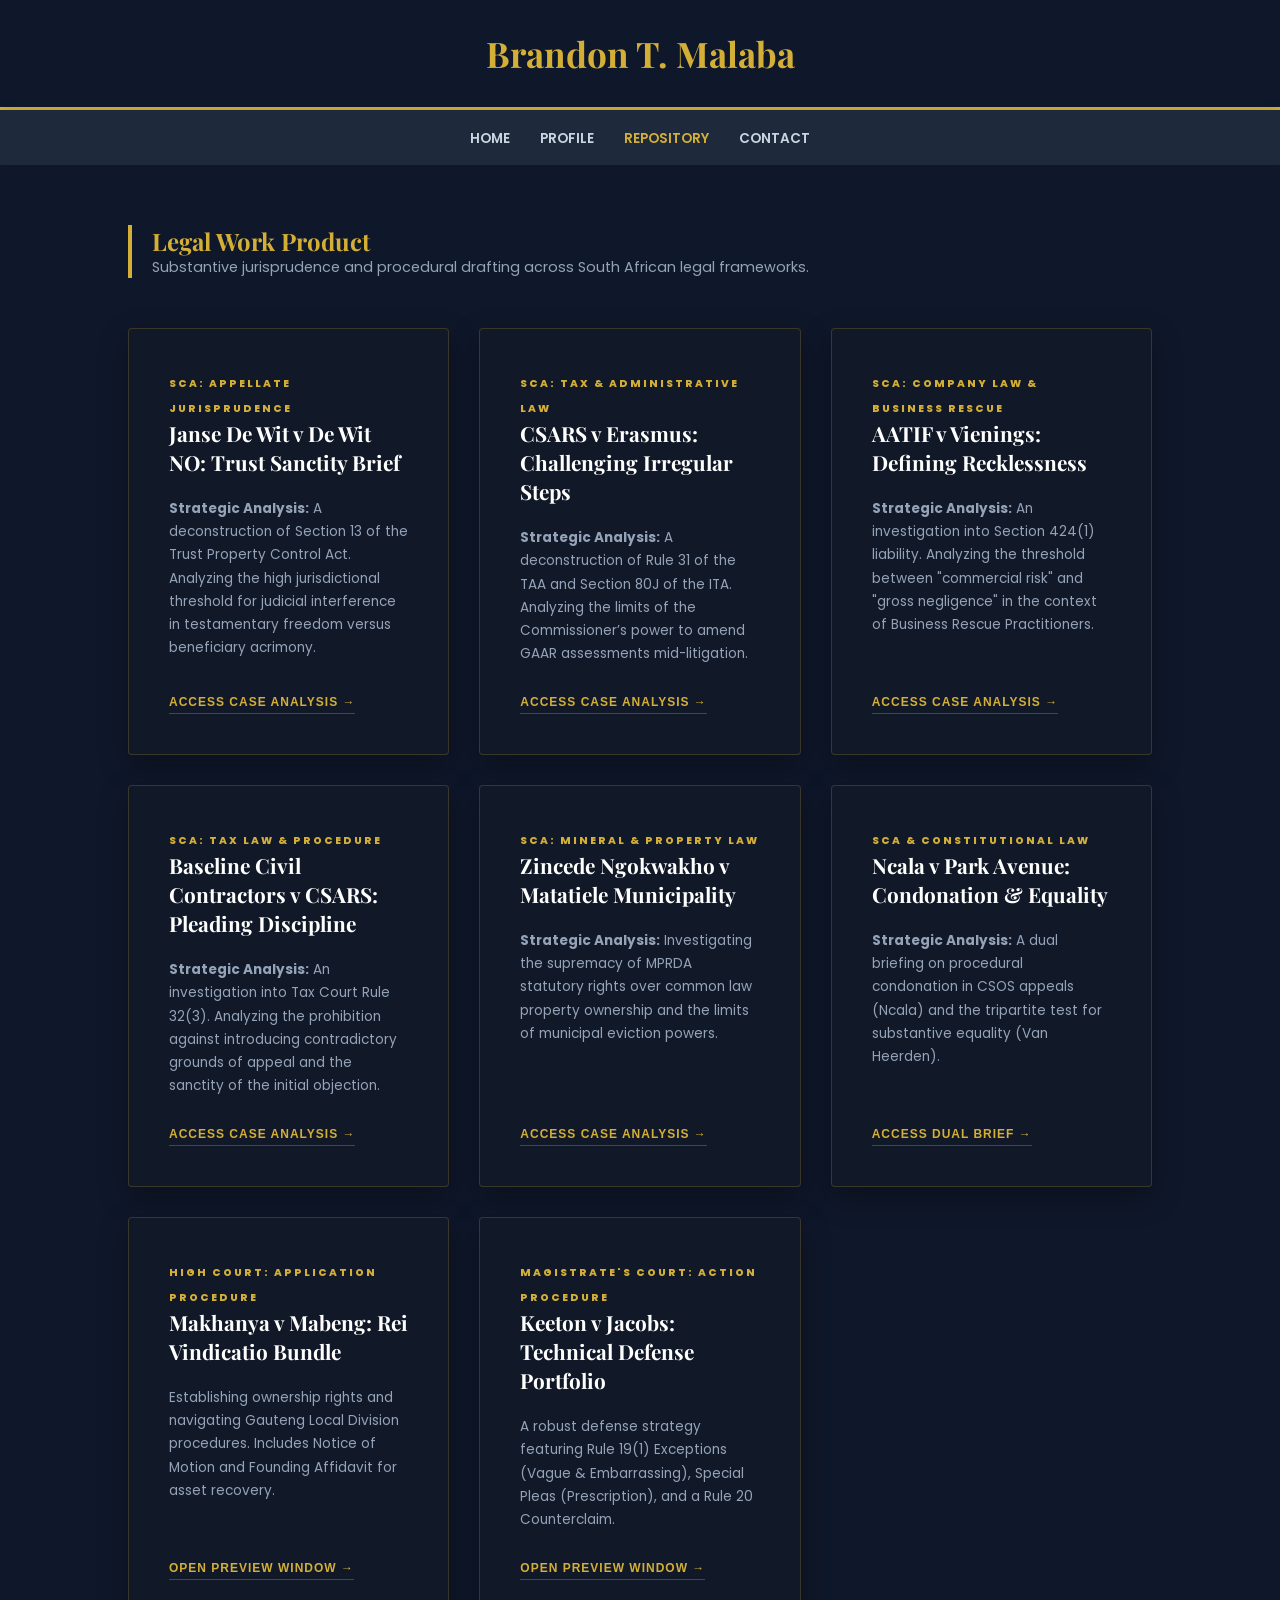
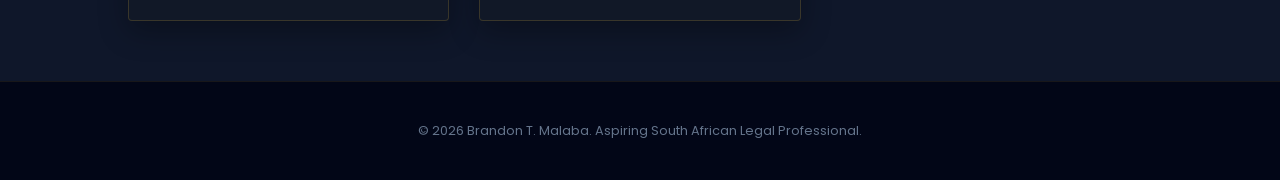
==== articles.html @ f1941056 "Add files via upload" ====
<!DOCTYPE html>
<html lang="en">
<head>
    <meta charset="UTF-8">
    <meta name="viewport" content="width=device-width, initial-scale=1.0">
    <title>Legal Repository | Brandon T. Malaba</title>
    <link href="https://fonts.googleapis.com/css2?family=Playfair+Display:ital,wght@0,700;1,600&family=Poppins:wght@300;400;600;800&display=swap" rel="stylesheet">
    <style>
        /* --- YOUR EXISTING STYLES --- */
        * { box-sizing: border-box; margin: 0; padding: 0; }
        body { font-family: 'Poppins', sans-serif; background: #0f172a; color: #f8fafc; display: flex; flex-direction: column; min-height: 100vh; }
        header { background: #0f172a; padding: 30px 0; border-bottom: 3px solid #D4AF37; text-align: center; }
        .gold-text { color: #D4AF37 !important; font-family: 'Playfair Display', serif; }
        nav { background: #1e293b; padding: 15px 0; text-align: center; box-shadow: 0 4px 12px rgba(0,0,0,0.3); }
        nav ul { list-style: none; display: inline-flex; gap: 30px; }
        nav ul li a { text-decoration: none; color: #cbd5e1; font-weight: 600; font-size: 0.85rem; text-transform: uppercase; transition: 0.3s; }
        nav ul li a:hover, nav ul li a.active { color: #D4AF37; }
        
        .container { flex: 1; padding: 60px 10%; background: linear-gradient(rgba(15, 23, 42, 0.95), rgba(15, 23, 42, 0.95)), url('https://images.unsplash.com/photo-1505664194779-8beaceb93744?auto=format&fit=crop&w=1920&q=80'); background-size: cover; background-attachment: fixed; }
        .repo-header { margin-bottom: 50px; border-left: 4px solid #D4AF37; padding-left: 20px; }
        .repo-grid { display: grid; grid-template-columns: repeat(auto-fill, minmax(320px, 1fr)); gap: 30px; }
        
        .doc-card { background: #111827; border: 1px solid rgba(212, 175, 55, 0.2); padding: 40px; border-radius: 4px; transition: 0.3s; display: flex; flex-direction: column; justify-content: space-between; box-shadow: 0 10px 30px rgba(0,0,0,0.3); }
        .doc-card:hover { border-color: #D4AF37; transform: translateY(-8px); background: rgba(212, 175, 55, 0.03); }
        .doc-category { font-size: 0.65rem; text-transform: uppercase; color: #D4AF37; letter-spacing: 2px; margin-bottom: 15px; font-weight: 800; }
        .doc-title { font-family: 'Playfair Display', serif; font-size: 1.3rem; margin-bottom: 20px; line-height: 1.4; color: #fff; }
        .doc-snippet { font-size: 0.85rem; color: #94a3b8; margin-bottom: 30px; line-height: 1.7; }
        
        /* --- NEW PREVIEW STYLES --- */
        .btn-view { color: #D4AF37; text-decoration: none; font-size: 0.75rem; font-weight: 700; text-transform: uppercase; letter-spacing: 1px; border-bottom: 1px solid rgba(212, 175, 55, 0.3); padding-bottom: 4px; align-self: flex-start; transition: 0.3s; cursor: pointer; border-top: none; border-left: none; border-right: none; background: transparent; }
        .btn-view:hover { border-color: #D4AF37; padding-left: 5px; }

        /* Modal Overlay */
        .preview-overlay { display: none; position: fixed; top: 0; left: 0; width: 100%; height: 100%; background: rgba(2, 6, 23, 0.95); z-index: 2000; align-items: center; justify-content: center; padding: 40px; }
        
        /* Modal Window */
        .preview-window { width: 100%; max-width: 1000px; height: 90vh; background: #1e293b; border: 1px solid #D4AF37; border-radius: 4px; display: flex; flex-direction: column; position: relative; }
        
        .preview-header { padding: 15px 25px; background: #111827; border-bottom: 1px solid rgba(212, 175, 55, 0.2); display: flex; justify-content: space-between; align-items: center; }
        .close-preview { color: #94a3b8; font-size: 1.5rem; cursor: pointer; transition: 0.3s; }
        .close-preview:hover { color: #D4AF37; }

        /* The PDF Viewer Container */
        iframe { width: 100%; height: 100%; border: none; background: #fff; }

        footer { background: #020617; text-align: center; padding: 40px; color: #64748b; font-size: 0.8rem; border-top: 1px solid rgba(212, 175, 55, 0.1); }
    /* --- MOBILE RESPONSIVENESS --- */
@media (max-width: 768px) {
    /* Reduce container padding so content has more room */
    .container {
        padding: 30px 5%;
    }

    /* Make the grid a single column */
    .repo-grid {
        grid-template-columns: 1fr;
        gap: 20px;
    }

    /* Adjust the card padding for smaller screens */
    .doc-card {
        padding: 25px;
    }

    /* Scale down the headers so they don't take up the whole screen */
    header h1 {
        font-size: 1.6rem !important;
    }

    .repo-header h2 {
        font-size: 1.4rem;
    }

    /* Make the navigation links stack or wrap better */
    nav ul {
        gap: 15px;
        flex-wrap: wrap;
        justify-content: center;
        padding: 10px;
    }

    nav ul li a {
        font-size: 0.75rem;
    }

    /* Ensure the Preview Modal takes up more width on mobile */
    .preview-window {
        width: 95%;
        height: 85vh;
    }
}
    </style>
</head>
<body>

    <div id="previewOverlay" class="preview-overlay">
        <div class="preview-window">
            <div class="preview-header">
                <span id="previewTitle" class="gold-text" style="font-size: 0.9rem; text-transform: uppercase;">Document Preview</span>
                <span class="close-preview" onclick="closePreview()">&times; CLOSE</span>
            </div>
            <iframe id="pdfFrame" src=""></iframe>
        </div>
    </div>

    <header><h1 class="gold-text" style="font-size: 2.2rem;">Brandon T. Malaba</h1></header>

    <nav>
        <ul>
            <li><a href="index.html">Home</a></li>
            <li><a href="cv.html">Profile</a></li>
            <li><a href="articles.html" class="active">Repository</a></li>
            <li><a href="contact.html">Contact</a></li>
        </ul>
    </nav>

    <main class="container">
        <div class="repo-header">
            <h2 class="gold-text">Legal Work Product</h2>
            <p style="color: #94a3b8; font-size: 0.9rem;">Substantive jurisprudence and procedural drafting across South African legal frameworks.</p>
        </div>

        <div class="repo-grid">
            <article class="doc-card">
                <div>
                    <span class="doc-category">SCA: Appellate Jurisprudence</span>
                    <h4 class="doc-title">Janse De Wit v De Wit NO: Trust Sanctity Brief</h4>
                    <p class="doc-snippet"><strong>Strategic Analysis:</strong> A deconstruction of Section 13 of the Trust Property Control Act. Analyzing the high jurisdictional threshold for judicial interference in testamentary freedom versus beneficiary acrimony.</p>
                </div>
                <button onclick="openPreview('Documents/JanseDeWit_CaseNote.pdf', 'Janse De Wit v De Wit NO Analysis')" class="btn-view">Access Case Analysis →</button>
            </article>

            <article class="doc-card">
                <div>
                    <span class="doc-category">SCA: Tax & Administrative Law</span>
                    <h4 class="doc-title">CSARS v Erasmus: Challenging Irregular Steps</h4>
                    <p class="doc-snippet"><strong>Strategic Analysis:</strong> A deconstruction of Rule 31 of the TAA and Section 80J of the ITA. Analyzing the limits of the Commissioner’s power to amend GAAR assessments mid-litigation.</p>
                </div>
                <button onclick="openPreview('Documents/CSARS_v_Erasmus_CaseNote.pdf', 'CSARS v Erasmus Analysis')" class="btn-view">Access Case Analysis →</button>
            </article>

            <article class="doc-card">
                <div>
                    <span class="doc-category">SCA: Company Law & Business Rescue</span>
                    <h4 class="doc-title">AATIF v Vienings: Defining Recklessness</h4>
                    <p class="doc-snippet"><strong>Strategic Analysis:</strong> An investigation into Section 424(1) liability. Analyzing the threshold between "commercial risk" and "gross negligence" in the context of Business Rescue Practitioners.</p>
                </div>
                <button onclick="openPreview('Documents/AATIF_v_Vienings_CaseNote.pdf', 'AATIF v Vienings Analysis')" class="btn-view">Access Case Analysis →</button>
            </article>

            <article class="doc-card">
                <div>
                    <span class="doc-category">SCA: Tax Law & Procedure</span>
                    <h4 class="doc-title">Baseline Civil Contractors v CSARS: Pleading Discipline</h4>
                    <p class="doc-snippet"><strong>Strategic Analysis:</strong> An investigation into Tax Court Rule 32(3). Analyzing the prohibition against introducing contradictory grounds of appeal and the sanctity of the initial objection.</p>
                </div>
                <button onclick="openPreview('Documents/Baseline_Civil_Contractors_CaseNote.pdf', 'Baseline Civil Contractors Analysis')" class="btn-view">Access Case Analysis →</button>
            </article>

            <article class="doc-card">
                <div>
                    <span class="doc-category">SCA: Mineral & Property Law</span>
                    <h4 class="doc-title">Zincede Ngokwakho v Matatiele Municipality</h4>
                    <p class="doc-snippet"><strong>Strategic Analysis:</strong> Investigating the supremacy of MPRDA statutory rights over common law property ownership and the limits of municipal eviction powers.</p>
                </div>
                <button onclick="openPreview('Documents/Zincede_Ngokwakho_CaseNote.pdf', 'Zincede Ngokwakho Analysis')" class="btn-view">Access Case Analysis →</button>
            </article>

            <article class="doc-card">
                <div>
                    <span class="doc-category">SCA & Constitutional Law</span>
                    <h4 class="doc-title">Ncala v Park Avenue: Condonation & Equality</h4>
                    <p class="doc-snippet"><strong>Strategic Analysis:</strong> A dual briefing on procedural condonation in CSOS appeals (Ncala) and the tripartite test for substantive equality (Van Heerden).</p>
                </div>
                <button onclick="openPreview('Documents/Ncala_VanHeerden_Brief.pdf', 'Ncala & Van Heerden Analysis')" class="btn-view">Access Dual Brief →</button>
            </article>

            <article class="doc-card">
                <div>
                    <span class="doc-category">High Court: Application Procedure</span>
                    <h4 class="doc-title">Makhanya v Mabeng: Rei Vindicatio Bundle</h4>
                    <p class="doc-snippet">Establishing ownership rights and navigating Gauteng Local Division procedures. Includes Notice of Motion and Founding Affidavit for asset recovery.</p>
                </div>
                <button onclick="openPreview('Documents/Makhanya_Litigation_Bundle.pdf', 'Makhanya v Mabeng Case File')" class="btn-view">Open Preview Window →</button>
            </article>

            <article class="doc-card">
                <div>
                    <span class="doc-category">Magistrate's Court: Action Procedure</span>
                    <h4 class="doc-title">Keeton v Jacobs: Technical Defense Portfolio</h4>
                    <p class="doc-snippet">A robust defense strategy featuring Rule 19(1) Exceptions (Vague & Embarrassing), Special Pleas (Prescription), and a Rule 20 Counterclaim.</p>
                </div>
                <button onclick="openPreview('Documents/Jacobs_Defense_Bundle.pdf', 'Keeton v Jacobs Case File')" class="btn-view">Open Preview Window →</button>
            </article>
        </div>
    </main>
    <footer>&copy; 2026 Brandon T. Malaba. Aspiring South African Legal Professional.</footer>

    <script>
        const overlay = document.getElementById('previewOverlay');
        const frame = document.getElementById('pdfFrame');
        const title = document.getElementById('previewTitle');

        function openPreview(fileUrl, docTitle) {
            // Set the PDF URL and Title
            frame.src = fileUrl;
            title.innerText = docTitle;
            // Show the overlay
            overlay.style.display = 'flex';
            // Stop background scrolling
            document.body.style.overflow = 'hidden';
        }

        function closePreview() {
            overlay.style.display = 'none';
            frame.src = ""; // Clear frame to stop loading
            document.body.style.overflow = 'auto'; // Re-enable scroll
        }

        // Close if they click outside the window
        window.onclick = function(event) {
            if (event.target == overlay) {
                closePreview();
            }
        }
    </script>
</body>
</html>
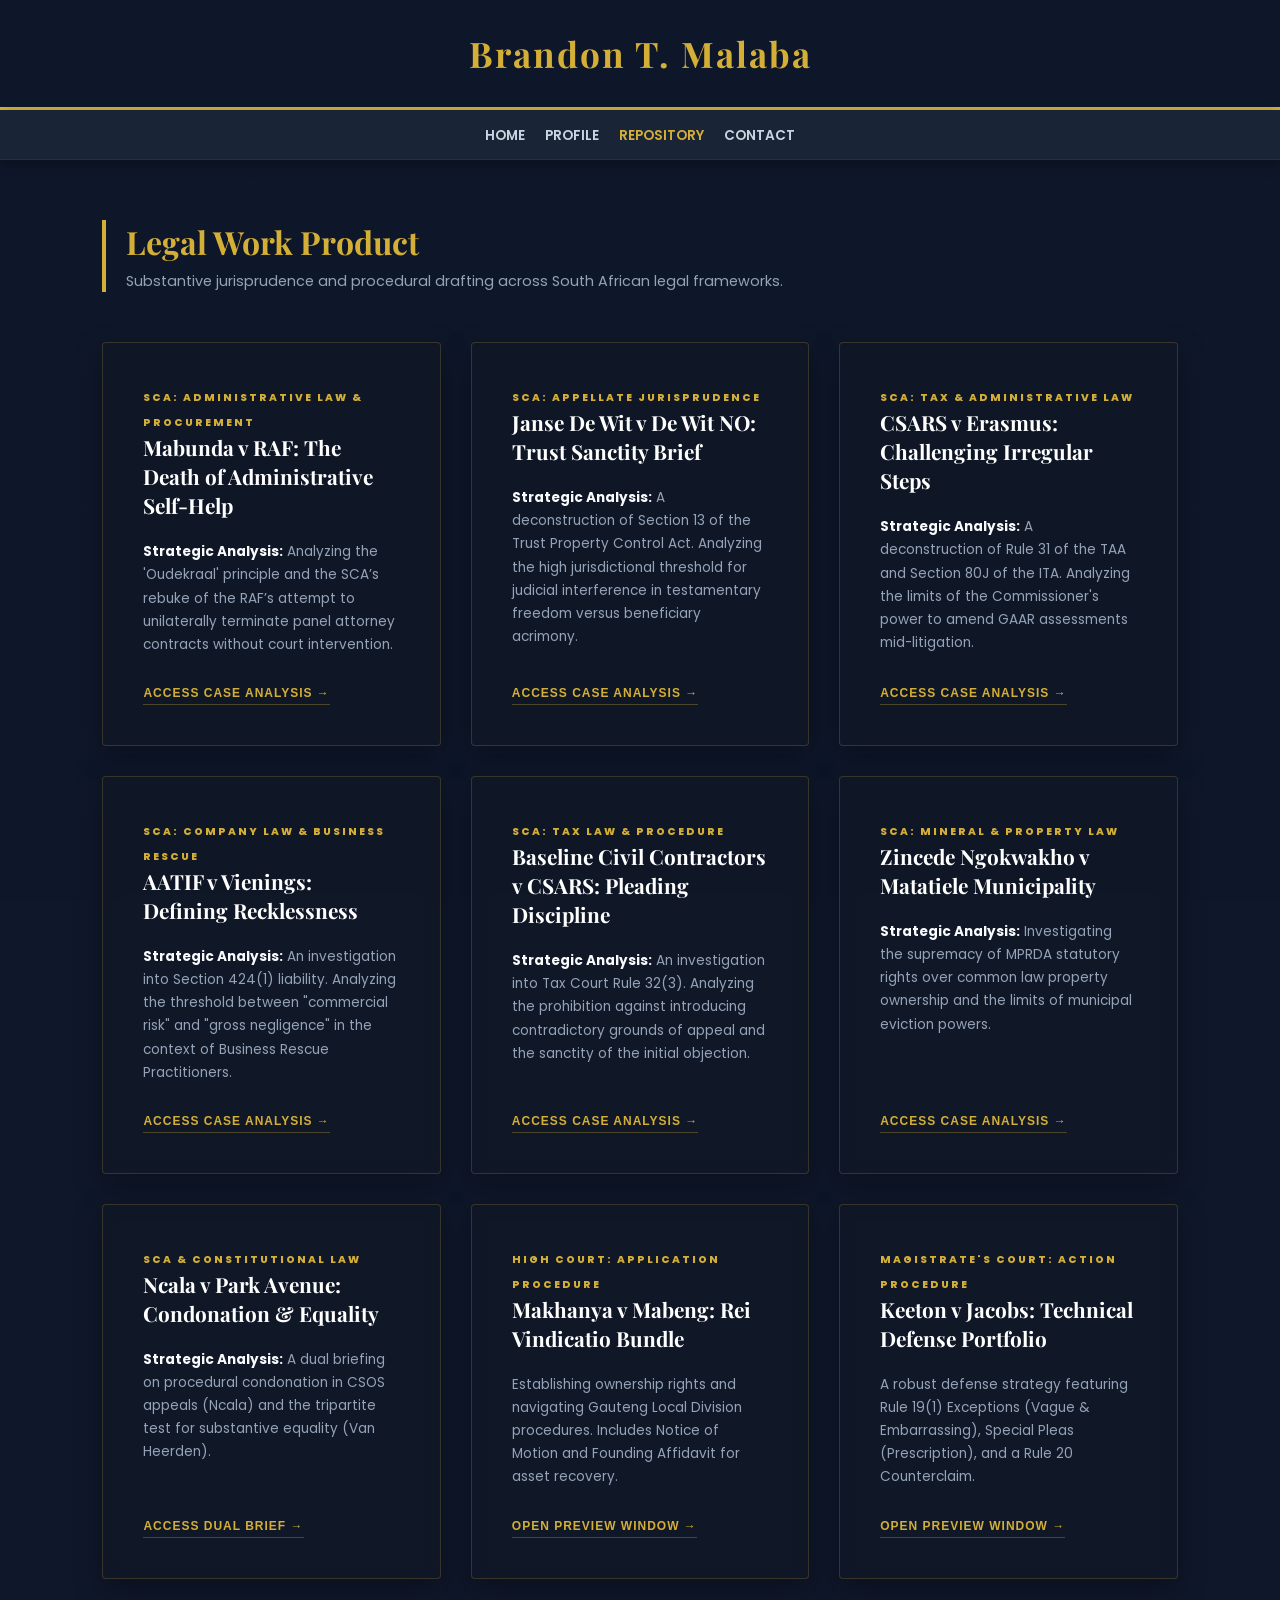
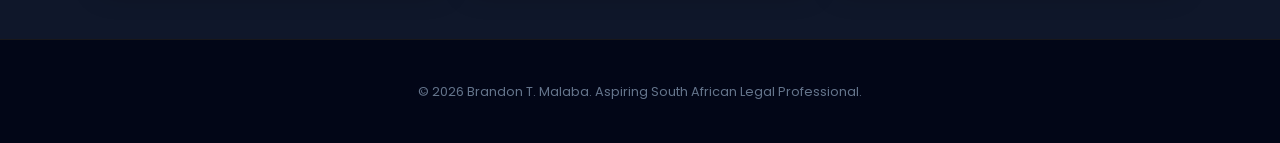
==== commit cdf945ab: "Update articles.html" ====
--- a/articles.html
+++ b/articles.html
@@ -6,89 +6,250 @@
     <title>Legal Repository | Brandon T. Malaba</title>
     <link href="https://fonts.googleapis.com/css2?family=Playfair+Display:ital,wght@0,700;1,600&family=Poppins:wght@300;400;600;800&display=swap" rel="stylesheet">
     <style>
-        /* --- YOUR EXISTING STYLES --- */
         * { box-sizing: border-box; margin: 0; padding: 0; }
-        body { font-family: 'Poppins', sans-serif; background: #0f172a; color: #f8fafc; display: flex; flex-direction: column; min-height: 100vh; }
-        header { background: #0f172a; padding: 30px 0; border-bottom: 3px solid #D4AF37; text-align: center; }
+        body { 
+            font-family: 'Poppins', sans-serif; 
+            background: #0f172a; 
+            color: #f8fafc; 
+            display: flex; 
+            flex-direction: column; 
+            min-height: 100vh;
+            overflow-x: hidden;
+        }
+
+        body::before {
+            content: "";
+            position: fixed;
+            top: 0; left: 0; width: 100%; height: 100%;
+            background: linear-gradient(rgba(15, 23, 42, 0.95), rgba(15, 23, 42, 0.95)), 
+                        url('https://images.unsplash.com/photo-1505664194779-8beaceb93744?auto=format&fit=crop&w=1920&q=80');
+            background-size: cover;
+            background-position: center;
+            z-index: -1;
+        }
+
+        header { 
+            background: rgba(15, 23, 42, 0.7);
+            backdrop-filter: blur(10px);
+            -webkit-backdrop-filter: blur(10px);
+            padding: clamp(18px, 4vw, 30px) 5%; 
+            border-bottom: 3px solid #D4AF37; 
+            text-align: center; 
+        }
+        header h1 {
+            font-size: clamp(1.5rem, 5vw, 2.2rem);
+            letter-spacing: clamp(1px, 0.5vw, 2px);
+        }
+
         .gold-text { color: #D4AF37 !important; font-family: 'Playfair Display', serif; }
-        nav { background: #1e293b; padding: 15px 0; text-align: center; box-shadow: 0 4px 12px rgba(0,0,0,0.3); }
-        nav ul { list-style: none; display: inline-flex; gap: 30px; }
-        nav ul li a { text-decoration: none; color: #cbd5e1; font-weight: 600; font-size: 0.85rem; text-transform: uppercase; transition: 0.3s; }
+
+        nav { 
+            background: rgba(30, 41, 59, 0.8); 
+            backdrop-filter: blur(15px);
+            -webkit-backdrop-filter: blur(15px);
+            padding: 12px 5%; 
+            text-align: center; 
+            box-shadow: 0 4px 12px rgba(0,0,0,0.3);
+            position: sticky;
+            top: 0;
+            z-index: 1000;
+            border-bottom: 1px solid rgba(255,255,255,0.05);
+        }
+        nav ul { 
+            list-style: none; 
+            display: flex;
+            flex-wrap: wrap;
+            justify-content: center;
+            gap: 8px 20px;
+        }
+        nav ul li a { 
+            text-decoration: none; 
+            color: #cbd5e1; 
+            font-weight: 600; 
+            font-size: clamp(0.7rem, 1.8vw, 0.85rem); 
+            text-transform: uppercase; 
+            transition: 0.3s;
+            white-space: nowrap;
+        }
         nav ul li a:hover, nav ul li a.active { color: #D4AF37; }
-        
-        .container { flex: 1; padding: 60px 10%; background: linear-gradient(rgba(15, 23, 42, 0.95), rgba(15, 23, 42, 0.95)), url('https://images.unsplash.com/photo-1505664194779-8beaceb93744?auto=format&fit=crop&w=1920&q=80'); background-size: cover; background-attachment: fixed; }
-        .repo-header { margin-bottom: 50px; border-left: 4px solid #D4AF37; padding-left: 20px; }
-        .repo-grid { display: grid; grid-template-columns: repeat(auto-fill, minmax(320px, 1fr)); gap: 30px; }
-        
-        .doc-card { background: #111827; border: 1px solid rgba(212, 175, 55, 0.2); padding: 40px; border-radius: 4px; transition: 0.3s; display: flex; flex-direction: column; justify-content: space-between; box-shadow: 0 10px 30px rgba(0,0,0,0.3); }
-        .doc-card:hover { border-color: #D4AF37; transform: translateY(-8px); background: rgba(212, 175, 55, 0.03); }
-        .doc-category { font-size: 0.65rem; text-transform: uppercase; color: #D4AF37; letter-spacing: 2px; margin-bottom: 15px; font-weight: 800; }
-        .doc-title { font-family: 'Playfair Display', serif; font-size: 1.3rem; margin-bottom: 20px; line-height: 1.4; color: #fff; }
-        .doc-snippet { font-size: 0.85rem; color: #94a3b8; margin-bottom: 30px; line-height: 1.7; }
-        
-        /* --- NEW PREVIEW STYLES --- */
-        .btn-view { color: #D4AF37; text-decoration: none; font-size: 0.75rem; font-weight: 700; text-transform: uppercase; letter-spacing: 1px; border-bottom: 1px solid rgba(212, 175, 55, 0.3); padding-bottom: 4px; align-self: flex-start; transition: 0.3s; cursor: pointer; border-top: none; border-left: none; border-right: none; background: transparent; }
+
+        .container { 
+            flex: 1; 
+            padding: clamp(30px, 5vw, 60px) clamp(4%, 8%, 10%);
+        }
+
+        .repo-header { 
+            margin-bottom: clamp(30px, 5vw, 50px); 
+            border-left: 4px solid #D4AF37; 
+            padding-left: 20px; 
+        }
+        .repo-header h2 {
+            font-size: clamp(1.4rem, 4vw, 2rem);
+            margin-bottom: 8px;
+        }
+        .repo-header p {
+            color: #94a3b8; 
+            font-size: clamp(0.8rem, 2vw, 0.9rem);
+        }
+
+        .repo-grid { 
+            display: grid; 
+            grid-template-columns: repeat(auto-fill, minmax(280px, 1fr)); 
+            gap: clamp(16px, 3vw, 30px); 
+        }
+
+        .doc-card { 
+            background: rgba(17, 24, 39, 0.8);
+            backdrop-filter: blur(8px);
+            -webkit-backdrop-filter: blur(8px);
+            border: 1px solid rgba(212, 175, 55, 0.2); 
+            padding: clamp(24px, 4vw, 40px); 
+            border-radius: 4px; 
+            transition: 0.3s; 
+            display: flex; 
+            flex-direction: column; 
+            justify-content: space-between; 
+            box-shadow: 0 10px 30px rgba(0,0,0,0.3); 
+        }
+        .doc-card:hover { 
+            border-color: #D4AF37; 
+            transform: translateY(-6px); 
+            background: rgba(212, 175, 55, 0.04); 
+        }
+
+        @media (hover: none) {
+            .doc-card:hover { transform: none; }
+            .doc-card:active { border-color: #D4AF37; }
+        }
+
+        .doc-category { 
+            font-size: clamp(0.6rem, 1.5vw, 0.65rem); 
+            text-transform: uppercase; 
+            color: #D4AF37; 
+            letter-spacing: 2px; 
+            margin-bottom: 15px; 
+            font-weight: 800; 
+        }
+        .doc-title { 
+            font-family: 'Playfair Display', serif; 
+            font-size: clamp(1.05rem, 2.5vw, 1.3rem); 
+            margin-bottom: 20px; 
+            line-height: 1.4; 
+            color: #fff; 
+        }
+        .doc-snippet { 
+            font-size: clamp(0.78rem, 2vw, 0.85rem); 
+            color: #94a3b8; 
+            margin-bottom: clamp(20px, 3vw, 30px); 
+            line-height: 1.7; 
+        }
+        .doc-snippet strong { color: #f8fafc; }
+
+        .btn-view { 
+            color: #D4AF37; 
+            text-decoration: none; 
+            font-size: clamp(0.65rem, 1.5vw, 0.75rem); 
+            font-weight: 700; 
+            text-transform: uppercase; 
+            letter-spacing: 1px; 
+            border-bottom: 1px solid rgba(212, 175, 55, 0.3); 
+            padding-bottom: 4px; 
+            align-self: flex-start; 
+            transition: 0.3s; 
+            cursor: pointer; 
+            border-top: none; 
+            border-left: none; 
+            border-right: none; 
+            background: transparent; 
+        }
         .btn-view:hover { border-color: #D4AF37; padding-left: 5px; }
 
-        /* Modal Overlay */
-        .preview-overlay { display: none; position: fixed; top: 0; left: 0; width: 100%; height: 100%; background: rgba(2, 6, 23, 0.95); z-index: 2000; align-items: center; justify-content: center; padding: 40px; }
-        
-        /* Modal Window */
-        .preview-window { width: 100%; max-width: 1000px; height: 90vh; background: #1e293b; border: 1px solid #D4AF37; border-radius: 4px; display: flex; flex-direction: column; position: relative; }
-        
-        .preview-header { padding: 15px 25px; background: #111827; border-bottom: 1px solid rgba(212, 175, 55, 0.2); display: flex; justify-content: space-between; align-items: center; }
-        .close-preview { color: #94a3b8; font-size: 1.5rem; cursor: pointer; transition: 0.3s; }
+        .preview-overlay { 
+            display: none; 
+            position: fixed; 
+            top: 0; left: 0; 
+            width: 100%; height: 100%; 
+            background: rgba(2, 6, 23, 0.95); 
+            backdrop-filter: blur(10px);
+            -webkit-backdrop-filter: blur(10px);
+            z-index: 2000; 
+            align-items: center; 
+            justify-content: center; 
+            padding: clamp(12px, 3vw, 40px); 
+        }
+
+        .preview-window { 
+            width: 100%; 
+            max-width: 1000px; 
+            height: 85vh;
+            background: #1e293b; 
+            border: 1px solid #D4AF37; 
+            border-radius: 4px; 
+            display: flex; 
+            flex-direction: column; 
+        }
+
+        .preview-header { 
+            padding: 12px 20px; 
+            background: #111827; 
+            border-bottom: 1px solid rgba(212, 175, 55, 0.2); 
+            display: flex; 
+            justify-content: space-between; 
+            align-items: center;
+            flex-shrink: 0;
+        }
+        .preview-header span:first-child {
+            font-size: clamp(0.7rem, 1.8vw, 0.9rem);
+            text-transform: uppercase;
+        }
+        .close-preview { 
+            color: #94a3b8; 
+            font-size: 1.2rem; 
+            cursor: pointer; 
+            transition: 0.3s;
+            white-space: nowrap;
+            padding-left: 16px;
+        }
         .close-preview:hover { color: #D4AF37; }
 
-        /* The PDF Viewer Container */
-        iframe { width: 100%; height: 100%; border: none; background: #fff; }
-
-        footer { background: #020617; text-align: center; padding: 40px; color: #64748b; font-size: 0.8rem; border-top: 1px solid rgba(212, 175, 55, 0.1); }
-    /* --- MOBILE RESPONSIVENESS --- */
-@media (max-width: 768px) {
-    /* Reduce container padding so content has more room */
-    .container {
-        padding: 30px 5%;
-    }
-
-    /* Make the grid a single column */
-    .repo-grid {
-        grid-template-columns: 1fr;
-        gap: 20px;
-    }
-
-    /* Adjust the card padding for smaller screens */
-    .doc-card {
-        padding: 25px;
-    }
-
-    /* Scale down the headers so they don't take up the whole screen */
-    header h1 {
-        font-size: 1.6rem !important;
-    }
-
-    .repo-header h2 {
-        font-size: 1.4rem;
-    }
-
-    /* Make the navigation links stack or wrap better */
-    nav ul {
-        gap: 15px;
-        flex-wrap: wrap;
-        justify-content: center;
-        padding: 10px;
-    }
-
-    nav ul li a {
-        font-size: 0.75rem;
-    }
-
-    /* Ensure the Preview Modal takes up more width on mobile */
-    .preview-window {
-        width: 95%;
-        height: 85vh;
-    }
-}
+        iframe { 
+            width: 100%; 
+            flex-grow: 1;
+            border: none; 
+            background: #fff;
+            min-height: 0;
+        }
+
+        footer { 
+            background: #020617; 
+            text-align: center; 
+            padding: clamp(20px, 4vw, 40px) 5%; 
+            color: #64748b; 
+            font-size: clamp(0.7rem, 1.5vw, 0.8rem); 
+            border-top: 1px solid rgba(212, 175, 55, 0.1); 
+            line-height: 1.8;
+        }
+
+        @media (max-width: 900px) {
+            .repo-grid { grid-template-columns: repeat(auto-fill, minmax(260px, 1fr)); }
+        }
+
+        @media (max-width: 600px) {
+            .container { padding: 24px 4%; }
+            .repo-grid { grid-template-columns: 1fr; }
+            .doc-card { padding: 22px 20px; }
+            .preview-window { height: 80vh; }
+        }
+
+        @media (max-height: 500px) and (orientation: landscape) {
+            .preview-window { height: 95vh; }
+            nav ul { gap: 6px 16px; }
+        }
+
+        @media (prefers-reduced-motion: reduce) {
+            .doc-card { transition: none; }
+            .btn-view { transition: none; }
+        }
     </style>
 </head>
 <body>
@@ -96,14 +257,16 @@
     <div id="previewOverlay" class="preview-overlay">
         <div class="preview-window">
             <div class="preview-header">
-                <span id="previewTitle" class="gold-text" style="font-size: 0.9rem; text-transform: uppercase;">Document Preview</span>
-                <span class="close-preview" onclick="closePreview()">&times; CLOSE</span>
+                <span id="previewTitle" class="gold-text">Document Preview</span>
+                <span class="close-preview" onclick="closePreview()">✕ CLOSE</span>
             </div>
             <iframe id="pdfFrame" src=""></iframe>
         </div>
     </div>
 
-    <header><h1 class="gold-text" style="font-size: 2.2rem;">Brandon T. Malaba</h1></header>
+    <header>
+        <h1 class="gold-text">Brandon T. Malaba</h1>
+    </header>
 
     <nav>
         <ul>
@@ -117,10 +280,19 @@
     <main class="container">
         <div class="repo-header">
             <h2 class="gold-text">Legal Work Product</h2>
-            <p style="color: #94a3b8; font-size: 0.9rem;">Substantive jurisprudence and procedural drafting across South African legal frameworks.</p>
+            <p>Substantive jurisprudence and procedural drafting across South African legal frameworks.</p>
         </div>
 
-        <div class="repo-grid">
+        <div class="repo-grid"> 
+            <article class="doc-card">
+                <div>
+                    <span class="doc-category">SCA: Administrative Law & Procurement</span>
+                    <h4 class="doc-title">Mabunda v RAF: The Death of Administrative Self-Help</h4>
+                    <p class="doc-snippet"><strong>Strategic Analysis:</strong> Analyzing the 'Oudekraal' principle and the SCA’s rebuke of the RAF’s attempt to unilaterally terminate panel attorney contracts without court intervention.</p>
+                </div>
+                <button onclick="openPreview('Documents/Mabunda_RAF_Brief.pdf', 'Mabunda v RAF Analysis')" class="btn-view">Access Case Analysis →</button>
+            </article>
+
             <article class="doc-card">
                 <div>
                     <span class="doc-category">SCA: Appellate Jurisprudence</span>
@@ -134,7 +306,7 @@
                 <div>
                     <span class="doc-category">SCA: Tax & Administrative Law</span>
                     <h4 class="doc-title">CSARS v Erasmus: Challenging Irregular Steps</h4>
-                    <p class="doc-snippet"><strong>Strategic Analysis:</strong> A deconstruction of Rule 31 of the TAA and Section 80J of the ITA. Analyzing the limits of the Commissioner’s power to amend GAAR assessments mid-litigation.</p>
+                    <p class="doc-snippet"><strong>Strategic Analysis:</strong> A deconstruction of Rule 31 of the TAA and Section 80J of the ITA. Analyzing the limits of the Commissioner's power to amend GAAR assessments mid-litigation.</p>
                 </div>
                 <button onclick="openPreview('Documents/CSARS_v_Erasmus_CaseNote.pdf', 'CSARS v Erasmus Analysis')" class="btn-view">Access Case Analysis →</button>
             </article>
@@ -192,37 +364,33 @@
                 </div>
                 <button onclick="openPreview('Documents/Jacobs_Defense_Bundle.pdf', 'Keeton v Jacobs Case File')" class="btn-view">Open Preview Window →</button>
             </article>
+
         </div>
     </main>
+
     <footer>&copy; 2026 Brandon T. Malaba. Aspiring South African Legal Professional.</footer>
 
     <script>
         const overlay = document.getElementById('previewOverlay');
         const frame = document.getElementById('pdfFrame');
-        const title = document.getElementById('previewTitle');
+        const titleEl = document.getElementById('previewTitle');
 
         function openPreview(fileUrl, docTitle) {
-            // Set the PDF URL and Title
             frame.src = fileUrl;
-            title.innerText = docTitle;
-            // Show the overlay
+            titleEl.innerText = docTitle;
             overlay.style.display = 'flex';
-            // Stop background scrolling
             document.body.style.overflow = 'hidden';
         }
 
         function closePreview() {
             overlay.style.display = 'none';
-            frame.src = ""; // Clear frame to stop loading
-            document.body.style.overflow = 'auto'; // Re-enable scroll
-        }
-
-        // Close if they click outside the window
+            frame.src = "";
+            document.body.style.overflow = 'auto';
+        }
+
         window.onclick = function(event) {
-            if (event.target == overlay) {
-                closePreview();
-            }
+            if (event.target == overlay) closePreview();
         }
     </script>
 </body>
-</html>+</html>
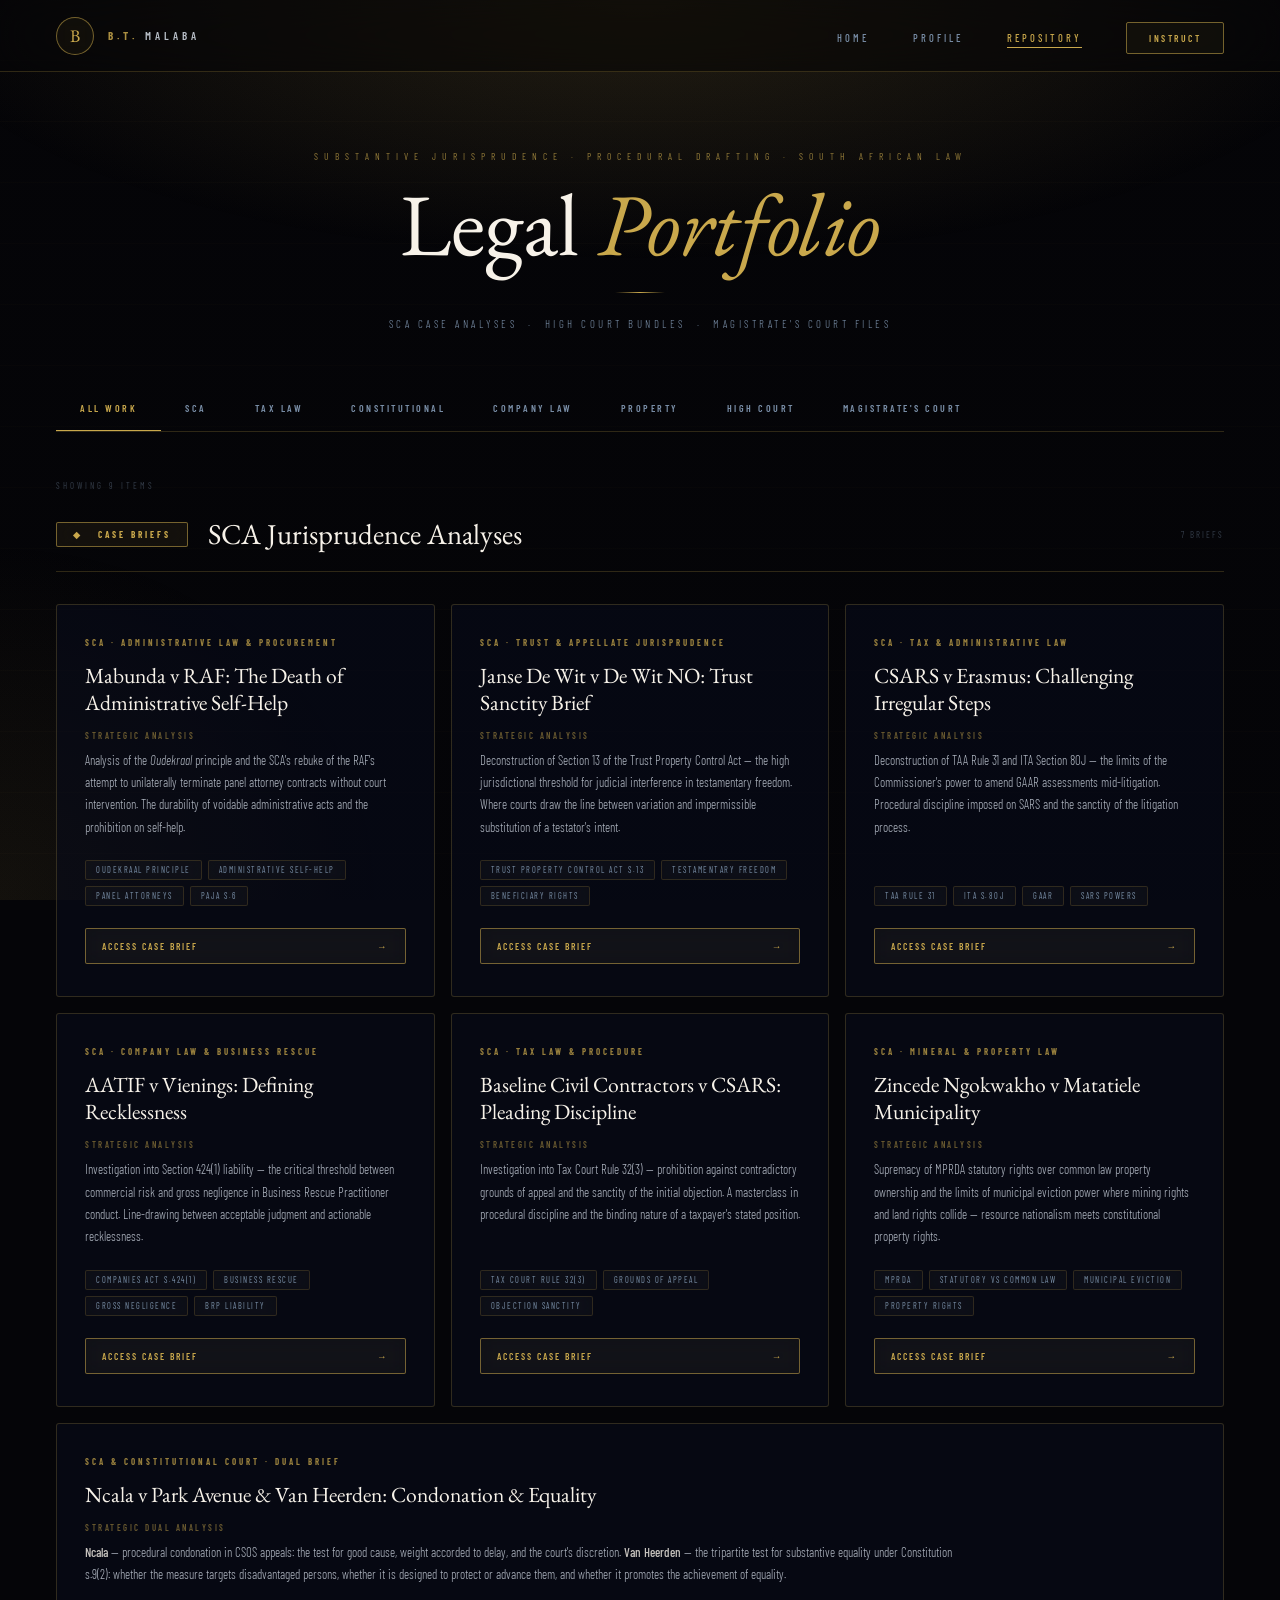
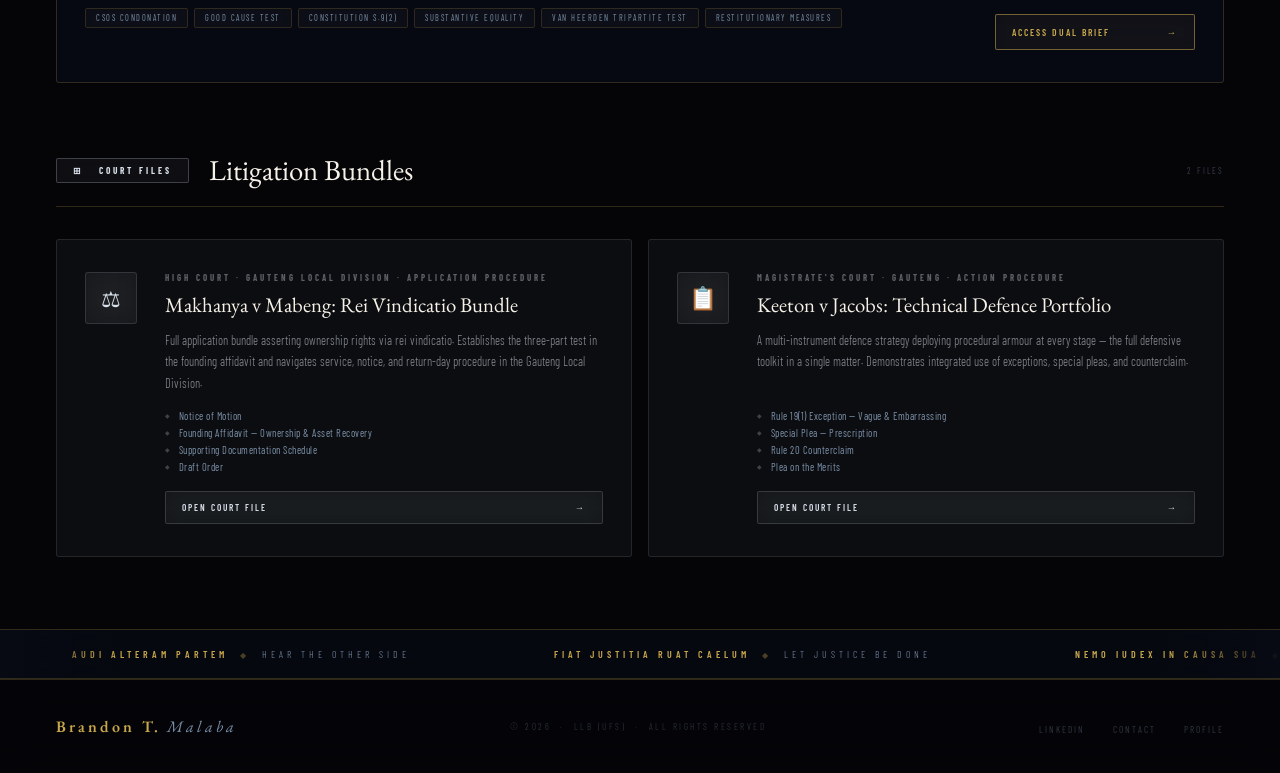
==== commit ac02db5b: "Update articles.html" ====
--- a/articles.html
+++ b/articles.html
@@ -4,393 +4,1221 @@
     <meta charset="UTF-8">
     <meta name="viewport" content="width=device-width, initial-scale=1.0">
     <title>Legal Repository | Brandon T. Malaba</title>
-    <link href="https://fonts.googleapis.com/css2?family=Playfair+Display:ital,wght@0,700;1,600&family=Poppins:wght@300;400;600;800&display=swap" rel="stylesheet">
+    <link rel="preconnect" href="https://fonts.googleapis.com">
+    <link href="https://fonts.googleapis.com/css2?family=EB+Garamond:ital,wght@0,400;0,500;0,600;1,400;1,500&family=Barlow+Condensed:wght@200;300;400;500;600;700&display=swap" rel="stylesheet">
     <style>
-        * { box-sizing: border-box; margin: 0; padding: 0; }
-        body { 
-            font-family: 'Poppins', sans-serif; 
-            background: #0f172a; 
-            color: #f8fafc; 
-            display: flex; 
-            flex-direction: column; 
-            min-height: 100vh;
-            overflow-x: hidden;
-        }
-
+        :root {
+            --void:#050508;
+            --gold:#C9A84C;
+            --gold-dim:#a8782a;
+            --gold-pale:#eddfa0;
+            --silver:#d8e0eb;
+            --mist:#7a8fa8;
+            --parchment:#f7f2e9;
+            --glass-gold:rgba(201,168,76,0.14);
+            --glass-border:rgba(201,168,76,0.22);
+            --glass-border-bright:rgba(201,168,76,0.55);
+            --glass-card:rgba(8,12,28,0.55);
+            --glass-card-hover:rgba(12,18,38,0.70);
+            --font-serif:'EB Garamond',serif;
+            --font-cond:'Barlow Condensed',sans-serif;
+        }
+
+        *,*::before,*::after { box-sizing:border-box; margin:0; padding:0; }
+        html { scroll-behavior:smooth; }
+        body {
+            font-family:var(--font-cond);
+            background:var(--void);
+            color:var(--silver);
+            min-height:100vh;
+            overflow-x:hidden;
+        }
+
+        /* FIXED BACKGROUND */
         body::before {
-            content: "";
-            position: fixed;
-            top: 0; left: 0; width: 100%; height: 100%;
-            background: linear-gradient(rgba(15, 23, 42, 0.95), rgba(15, 23, 42, 0.95)), 
-                        url('https://images.unsplash.com/photo-1505664194779-8beaceb93744?auto=format&fit=crop&w=1920&q=80');
-            background-size: cover;
-            background-position: center;
-            z-index: -1;
-        }
-
-        header { 
-            background: rgba(15, 23, 42, 0.7);
-            backdrop-filter: blur(10px);
-            -webkit-backdrop-filter: blur(10px);
-            padding: clamp(18px, 4vw, 30px) 5%; 
-            border-bottom: 3px solid #D4AF37; 
-            text-align: center; 
-        }
-        header h1 {
-            font-size: clamp(1.5rem, 5vw, 2.2rem);
-            letter-spacing: clamp(1px, 0.5vw, 2px);
-        }
-
-        .gold-text { color: #D4AF37 !important; font-family: 'Playfair Display', serif; }
-
-        nav { 
-            background: rgba(30, 41, 59, 0.8); 
-            backdrop-filter: blur(15px);
-            -webkit-backdrop-filter: blur(15px);
-            padding: 12px 5%; 
-            text-align: center; 
-            box-shadow: 0 4px 12px rgba(0,0,0,0.3);
-            position: sticky;
-            top: 0;
-            z-index: 1000;
-            border-bottom: 1px solid rgba(255,255,255,0.05);
-        }
-        nav ul { 
-            list-style: none; 
-            display: flex;
-            flex-wrap: wrap;
-            justify-content: center;
-            gap: 8px 20px;
-        }
-        nav ul li a { 
-            text-decoration: none; 
-            color: #cbd5e1; 
-            font-weight: 600; 
-            font-size: clamp(0.7rem, 1.8vw, 0.85rem); 
-            text-transform: uppercase; 
-            transition: 0.3s;
-            white-space: nowrap;
-        }
-        nav ul li a:hover, nav ul li a.active { color: #D4AF37; }
-
-        .container { 
-            flex: 1; 
-            padding: clamp(30px, 5vw, 60px) clamp(4%, 8%, 10%);
-        }
-
-        .repo-header { 
-            margin-bottom: clamp(30px, 5vw, 50px); 
-            border-left: 4px solid #D4AF37; 
-            padding-left: 20px; 
-        }
-        .repo-header h2 {
-            font-size: clamp(1.4rem, 4vw, 2rem);
-            margin-bottom: 8px;
-        }
-        .repo-header p {
-            color: #94a3b8; 
-            font-size: clamp(0.8rem, 2vw, 0.9rem);
-        }
-
-        .repo-grid { 
-            display: grid; 
-            grid-template-columns: repeat(auto-fill, minmax(280px, 1fr)); 
-            gap: clamp(16px, 3vw, 30px); 
-        }
-
-        .doc-card { 
-            background: rgba(17, 24, 39, 0.8);
-            backdrop-filter: blur(8px);
-            -webkit-backdrop-filter: blur(8px);
-            border: 1px solid rgba(212, 175, 55, 0.2); 
-            padding: clamp(24px, 4vw, 40px); 
-            border-radius: 4px; 
-            transition: 0.3s; 
-            display: flex; 
-            flex-direction: column; 
-            justify-content: space-between; 
-            box-shadow: 0 10px 30px rgba(0,0,0,0.3); 
-        }
-        .doc-card:hover { 
-            border-color: #D4AF37; 
-            transform: translateY(-6px); 
-            background: rgba(212, 175, 55, 0.04); 
-        }
-
-        @media (hover: none) {
-            .doc-card:hover { transform: none; }
-            .doc-card:active { border-color: #D4AF37; }
-        }
-
-        .doc-category { 
-            font-size: clamp(0.6rem, 1.5vw, 0.65rem); 
-            text-transform: uppercase; 
-            color: #D4AF37; 
-            letter-spacing: 2px; 
-            margin-bottom: 15px; 
-            font-weight: 800; 
-        }
-        .doc-title { 
-            font-family: 'Playfair Display', serif; 
-            font-size: clamp(1.05rem, 2.5vw, 1.3rem); 
-            margin-bottom: 20px; 
-            line-height: 1.4; 
-            color: #fff; 
-        }
-        .doc-snippet { 
-            font-size: clamp(0.78rem, 2vw, 0.85rem); 
-            color: #94a3b8; 
-            margin-bottom: clamp(20px, 3vw, 30px); 
-            line-height: 1.7; 
-        }
-        .doc-snippet strong { color: #f8fafc; }
-
-        .btn-view { 
-            color: #D4AF37; 
-            text-decoration: none; 
-            font-size: clamp(0.65rem, 1.5vw, 0.75rem); 
-            font-weight: 700; 
-            text-transform: uppercase; 
-            letter-spacing: 1px; 
-            border-bottom: 1px solid rgba(212, 175, 55, 0.3); 
-            padding-bottom: 4px; 
-            align-self: flex-start; 
-            transition: 0.3s; 
-            cursor: pointer; 
-            border-top: none; 
-            border-left: none; 
-            border-right: none; 
-            background: transparent; 
-        }
-        .btn-view:hover { border-color: #D4AF37; padding-left: 5px; }
-
-        .preview-overlay { 
-            display: none; 
-            position: fixed; 
-            top: 0; left: 0; 
-            width: 100%; height: 100%; 
-            background: rgba(2, 6, 23, 0.95); 
-            backdrop-filter: blur(10px);
-            -webkit-backdrop-filter: blur(10px);
-            z-index: 2000; 
-            align-items: center; 
-            justify-content: center; 
-            padding: clamp(12px, 3vw, 40px); 
-        }
-
-        .preview-window { 
-            width: 100%; 
-            max-width: 1000px; 
-            height: 85vh;
-            background: #1e293b; 
-            border: 1px solid #D4AF37; 
-            border-radius: 4px; 
-            display: flex; 
-            flex-direction: column; 
-        }
-
-        .preview-header { 
-            padding: 12px 20px; 
-            background: #111827; 
-            border-bottom: 1px solid rgba(212, 175, 55, 0.2); 
-            display: flex; 
-            justify-content: space-between; 
-            align-items: center;
-            flex-shrink: 0;
-        }
-        .preview-header span:first-child {
-            font-size: clamp(0.7rem, 1.8vw, 0.9rem);
-            text-transform: uppercase;
-        }
-        .close-preview { 
-            color: #94a3b8; 
-            font-size: 1.2rem; 
-            cursor: pointer; 
-            transition: 0.3s;
-            white-space: nowrap;
-            padding-left: 16px;
-        }
-        .close-preview:hover { color: #D4AF37; }
-
-        iframe { 
-            width: 100%; 
-            flex-grow: 1;
-            border: none; 
-            background: #fff;
-            min-height: 0;
-        }
-
-        footer { 
-            background: #020617; 
-            text-align: center; 
-            padding: clamp(20px, 4vw, 40px) 5%; 
-            color: #64748b; 
-            font-size: clamp(0.7rem, 1.5vw, 0.8rem); 
-            border-top: 1px solid rgba(212, 175, 55, 0.1); 
-            line-height: 1.8;
-        }
-
-        @media (max-width: 900px) {
-            .repo-grid { grid-template-columns: repeat(auto-fill, minmax(260px, 1fr)); }
-        }
-
-        @media (max-width: 600px) {
-            .container { padding: 24px 4%; }
-            .repo-grid { grid-template-columns: 1fr; }
-            .doc-card { padding: 22px 20px; }
-            .preview-window { height: 80vh; }
-        }
-
-        @media (max-height: 500px) and (orientation: landscape) {
-            .preview-window { height: 95vh; }
-            nav ul { gap: 6px 16px; }
-        }
-
-        @media (prefers-reduced-motion: reduce) {
-            .doc-card { transition: none; }
-            .btn-view { transition: none; }
+            content:'';
+            position:fixed;
+            inset:0;
+            background:linear-gradient(rgba(5,5,8,0.72),rgba(5,5,8,0.72)),
+                        url('law_office_background.jpg') center center/cover no-repeat;
+            z-index:0;
+            pointer-events:none;
+        }
+
+        /* ATMOSPHERIC OVERLAY — golden glow + subtle grid lines */
+        body::after {
+            content:'';
+            position:fixed;
+            inset:0;
+            background:
+                radial-gradient(ellipse 100% 50% at 50% 0%,rgba(201,168,76,0.16) 0%,transparent 58%),
+                radial-gradient(ellipse 60% 80% at 0% 100%,rgba(201,168,76,0.08) 0%,transparent 50%),
+                repeating-linear-gradient(180deg,transparent,transparent 60px,rgba(201,168,76,0.02) 60px,rgba(201,168,76,0.02) 61px);
+            z-index:0;
+            pointer-events:none;
+        }
+
+        /* ═══════════════════════════════
+           NAV
+        ═══════════════════════════════ */
+        nav {
+            position:fixed;
+            top:0; left:0; right:0;
+            z-index:500;
+            padding:0 56px;
+            height:72px;
+            display:flex;
+            align-items:center;
+            justify-content:space-between;
+            background:rgba(5,5,8,0.6);
+            backdrop-filter:blur(28px) saturate(160%);
+            -webkit-backdrop-filter:blur(28px) saturate(160%);
+            border-bottom:1px solid var(--glass-border);
+        }
+
+        .nav-seal {
+            display:flex;
+            align-items:center;
+            gap:14px;
+            text-decoration:none;
+            flex-shrink:0;
+        }
+        .nav-seal-icon {
+            width:38px; height:38px;
+            border:1px solid var(--glass-border-bright);
+            border-radius:50%;
+            display:flex;
+            align-items:center;
+            justify-content:center;
+            font-family:var(--font-serif);
+            font-size:1.1rem;
+            color:var(--gold);
+            background:rgba(201,168,76,0.06);
+            backdrop-filter:blur(10px);
+        }
+        .nav-seal-text {
+            font-size:0.7rem;
+            font-weight:600;
+            letter-spacing:4px;
+            text-transform:uppercase;
+            color:var(--silver);
+            opacity:0.85;
+        }
+        .nav-seal-text strong { color:var(--gold); font-weight:700; }
+
+        .nav-links {
+            display:flex;
+            gap:44px;
+            list-style:none;
+            align-items:center;
+        }
+        .nav-links a {
+            font-size:0.65rem;
+            font-weight:500;
+            letter-spacing:3px;
+            text-transform:uppercase;
+            color:var(--mist);
+            text-decoration:none;
+            transition:color 0.3s;
+            position:relative;
+        }
+        .nav-links a::after {
+            content:'';
+            position:absolute;
+            bottom:-4px; left:0;
+            width:0; height:1px;
+            background:var(--gold);
+            transition:width 0.3s ease;
+        }
+        .nav-links a:hover,
+        .nav-links a.active { color:var(--gold); }
+        .nav-links a.active::after,
+        .nav-links a:hover::after { width:100%; }
+
+        .nav-cta {
+            padding:9px 22px;
+            border:1px solid var(--glass-border-bright) !important;
+            color:var(--gold) !important;
+            font-size:0.6rem !important;
+            font-weight:600 !important;
+            letter-spacing:2.5px !important;
+            border-radius:2px;
+            transition:background 0.3s, box-shadow 0.3s !important;
+            background:rgba(201,168,76,0.05) !important;
+            backdrop-filter:blur(10px);
+        }
+        .nav-cta:hover {
+            background:rgba(201,168,76,0.15) !important;
+            box-shadow:0 0 20px rgba(201,168,76,0.15) !important;
+        }
+        .nav-cta::after { display:none !important; }
+
+        /* HAMBURGER — mobile only */
+        .nav-hamburger {
+            display:none;
+            flex-direction:column;
+            gap:5px;
+            cursor:pointer;
+            padding:8px;
+            background:none;
+            border:none;
+        }
+        .nav-hamburger span {
+            display:block;
+            width:22px;
+            height:1.5px;
+            background:var(--gold);
+            transition:0.3s;
+        }
+
+        /* MOBILE DRAWER */
+        .nav-drawer {
+            display:none;
+            position:fixed;
+            top:72px; left:0; right:0;
+            background:rgba(5,5,8,0.95);
+            backdrop-filter:blur(28px) saturate(160%);
+            -webkit-backdrop-filter:blur(28px) saturate(160%);
+            border-bottom:1px solid var(--glass-border);
+            z-index:499;
+            padding:24px 32px;
+            flex-direction:column;
+            gap:20px;
+        }
+        .nav-drawer.open { display:flex; }
+        .nav-drawer a {
+            font-size:0.75rem;
+            font-weight:500;
+            letter-spacing:3px;
+            text-transform:uppercase;
+            color:var(--mist);
+            text-decoration:none;
+            padding:10px 0;
+            border-bottom:1px solid var(--glass-border);
+            transition:color 0.3s;
+        }
+        .nav-drawer a:hover,
+        .nav-drawer a.active { color:var(--gold); }
+        .nav-drawer a:last-child { border-bottom:none; }
+
+        /* ═══════════════════════════════
+           PAGE HERO
+        ═══════════════════════════════ */
+        .page-hero {
+            position:relative;
+            z-index:1;
+            padding:150px 56px 56px;
+            text-align:center;
+            animation:fade-up 0.8s 0.2s both;
+        }
+        .page-hero-eyebrow {
+            font-size:0.6rem;
+            font-weight:400;
+            letter-spacing:6px;
+            text-transform:uppercase;
+            color:var(--gold);
+            opacity:0.7;
+            margin-bottom:18px;
+            display:block;
+        }
+        .page-hero h1 {
+            font-family:var(--font-serif);
+            font-size:clamp(2.8rem,7vw,5.5rem);
+            font-weight:400;
+            line-height:1;
+            color:var(--parchment);
+        }
+        .page-hero h1 em {
+            font-style:italic;
+            color:var(--gold);
+        }
+        .page-hero-rule {
+            width:50px; height:1px;
+            background:linear-gradient(90deg,transparent,var(--gold),transparent);
+            margin:24px auto;
+        }
+        .page-hero-sub {
+            font-size:0.68rem;
+            font-weight:300;
+            letter-spacing:3.5px;
+            text-transform:uppercase;
+            color:var(--mist);
+        }
+
+        /* ═══════════════════════════════
+           FILTER TABS
+        ═══════════════════════════════ */
+        .filter-wrap {
+            position:relative;
+            z-index:1;
+            max-width:1360px;
+            margin:0 auto;
+            padding:0 56px;
+            animation:fade-up 0.8s 0.3s both;
+        }
+
+        .filter-bar {
+            display:flex;
+            gap:0;
+            overflow-x:auto;
+            scrollbar-width:none;
+            border-bottom:1px solid var(--glass-border);
+            margin-bottom:48px;
+        }
+        .filter-bar::-webkit-scrollbar { display:none; }
+
+        .filter-tab {
+            padding:16px 24px;
+            font-size:0.62rem;
+            font-weight:600;
+            letter-spacing:2.5px;
+            text-transform:uppercase;
+            color:var(--mist);
+            cursor:pointer;
+            border:none;
+            background:transparent;
+            border-bottom:2px solid transparent;
+            transition:0.3s;
+            white-space:nowrap;
+            margin-bottom:-1px;
+            font-family:var(--font-cond);
+        }
+        .filter-tab:hover { color:var(--gold); }
+        .filter-tab.active {
+            color:var(--gold);
+            border-bottom-color:var(--gold);
+        }
+
+        .results-label {
+            font-size:0.55rem;
+            letter-spacing:3px;
+            text-transform:uppercase;
+            color:var(--mist);
+            opacity:0.4;
+            margin-bottom:28px;
+        }
+
+        /* ═══════════════════════════════
+           SECTION WRAPPER
+        ═══════════════════════════════ */
+        .repo-section {
+            position:relative;
+            z-index:1;
+            max-width:1360px;
+            margin:0 auto;
+            padding:0 56px 72px;
+        }
+        .repo-section.hidden-section { display:none; }
+
+        .section-header {
+            display:flex;
+            align-items:center;
+            gap:20px;
+            padding-bottom:20px;
+            border-bottom:1px solid var(--glass-border);
+            margin-bottom:32px;
+        }
+        .section-type-badge {
+            display:inline-flex;
+            align-items:center;
+            gap:8px;
+            padding:6px 16px;
+            background:rgba(201,168,76,0.08);
+            backdrop-filter:blur(12px);
+            border:1px solid var(--glass-border-bright);
+            border-radius:2px;
+            font-size:0.58rem;
+            font-weight:700;
+            letter-spacing:3px;
+            text-transform:uppercase;
+            color:var(--gold);
+            flex-shrink:0;
+        }
+        .section-type-badge.bundle {
+            color:var(--silver);
+            border-color:rgba(203,213,225,0.25);
+            background:rgba(203,213,225,0.05);
+        }
+        .section-heading {
+            font-family:var(--font-serif);
+            font-size:1.8rem;
+            font-weight:400;
+            color:var(--parchment);
+            line-height:1.1;
+        }
+        .section-count {
+            margin-left:auto;
+            font-size:0.55rem;
+            font-weight:400;
+            letter-spacing:2px;
+            text-transform:uppercase;
+            color:var(--mist);
+            opacity:0.4;
+            flex-shrink:0;
+        }
+
+        /* ═══════════════════════════════
+           BRIEF CARDS — GLASSMORPHISM
+        ═══════════════════════════════ */
+        .briefs-grid {
+            display:grid;
+            grid-template-columns:repeat(auto-fill,minmax(340px,1fr));
+            gap:16px;
+        }
+
+        .brief-card {
+            position:relative;
+            display:flex;
+            flex-direction:column;
+            /* Deep glass layer */
+            background:var(--glass-card);
+            backdrop-filter:blur(32px) saturate(160%) brightness(1.05);
+            -webkit-backdrop-filter:blur(32px) saturate(160%) brightness(1.05);
+            border:1px solid var(--glass-border);
+            border-radius:3px;
+            padding:32px 28px;
+            overflow:hidden;
+            transition:transform 0.4s cubic-bezier(0.23,1,0.32,1),
+                        border-color 0.3s,
+                        box-shadow 0.4s,
+                        background 0.3s;
+        }
+
+        /* Top shimmer line */
+        .brief-card::before {
+            content:'';
+            position:absolute;
+            top:0; left:0; right:0;
+            height:1px;
+            background:linear-gradient(90deg,transparent,rgba(201,168,76,0.6),transparent);
+            opacity:0;
+            transition:opacity 0.4s;
+        }
+
+        /* Inner frost glow */
+        .brief-card::after {
+            content:'';
+            position:absolute;
+            inset:0;
+            background:radial-gradient(ellipse at 50% -20%,rgba(201,168,76,0.09) 0%,transparent 65%);
+            opacity:0;
+            transition:opacity 0.4s;
+            pointer-events:none;
+        }
+
+        .brief-card:hover {
+            transform:translateY(-6px);
+            border-color:rgba(201,168,76,0.45);
+            background:var(--glass-card-hover);
+            box-shadow:
+                0 24px 60px rgba(0,0,0,0.7),
+                0 0 0 1px rgba(201,168,76,0.12),
+                inset 0 1px 0 rgba(201,168,76,0.15);
+        }
+        .brief-card:hover::before,
+        .brief-card:hover::after { opacity:1; }
+
+        @media (hover:none) {
+            .brief-card:hover { transform:none; }
+            .brief-card:active { border-color:rgba(201,168,76,0.45); }
+        }
+
+        .brief-card.wide { grid-column:1/-1; }
+
+        .card-court {
+            font-size:0.55rem;
+            font-weight:700;
+            letter-spacing:3px;
+            text-transform:uppercase;
+            color:var(--gold);
+            opacity:0.75;
+            margin-bottom:14px;
+            display:block;
+        }
+        .card-title {
+            font-family:var(--font-serif);
+            font-size:1.35rem;
+            font-weight:400;
+            color:var(--parchment);
+            line-height:1.25;
+            margin-bottom:14px;
+            transition:color 0.3s;
+        }
+        .brief-card:hover .card-title { color:#fff; }
+
+        .card-analysis-label {
+            font-size:0.55rem;
+            font-weight:600;
+            letter-spacing:2.5px;
+            text-transform:uppercase;
+            color:var(--gold);
+            opacity:0.5;
+            margin-bottom:8px;
+        }
+        .card-snippet {
+            font-size:0.8rem;
+            font-weight:300;
+            line-height:1.75;
+            color:var(--silver);
+            opacity:0.8;
+            flex:1;
+            margin-bottom:22px;
+        }
+        .card-snippet strong { color:var(--parchment); font-weight:500; }
+
+        .card-principles {
+            display:flex;
+            flex-wrap:wrap;
+            gap:6px;
+            margin-bottom:22px;
+        }
+        .principle-chip {
+            padding:4px 10px;
+            font-size:0.52rem;
+            font-weight:400;
+            letter-spacing:1.5px;
+            text-transform:uppercase;
+            color:var(--mist);
+            border:1px solid rgba(201,168,76,0.18);
+            border-radius:2px;
+            background:rgba(201,168,76,0.04);
+            backdrop-filter:blur(8px);
+            transition:border-color 0.3s, color 0.3s;
+        }
+        .brief-card:hover .principle-chip {
+            border-color:rgba(201,168,76,0.28);
+            color:rgba(216,224,235,0.9);
+        }
+
+        .card-link {
+            display:flex;
+            align-items:center;
+            justify-content:space-between;
+            padding:11px 16px;
+            background:rgba(201,168,76,0.06);
+            backdrop-filter:blur(10px);
+            border:1px solid var(--glass-border-bright);
+            border-radius:2px;
+            font-size:0.6rem;
+            font-weight:600;
+            letter-spacing:2px;
+            text-transform:uppercase;
+            color:var(--gold);
+            cursor:pointer;
+            width:100%;
+            font-family:var(--font-cond);
+            transition:background 0.3s, border-color 0.3s, box-shadow 0.3s;
+        }
+        .card-link:hover {
+            background:rgba(201,168,76,0.14);
+            border-color:var(--gold);
+            box-shadow:0 0 16px rgba(201,168,76,0.12);
+        }
+        .card-link span { transition:transform 0.3s; }
+        .card-link:hover span { transform:translateX(4px); }
+
+        /* Wide card layout */
+        .wide-inner {
+            display:flex;
+            gap:40px;
+            align-items:flex-start;
+        }
+        .wide-inner .wide-content { flex:1; }
+        .wide-inner .wide-action {
+            display:flex;
+            flex-direction:column;
+            justify-content:flex-end;
+            min-width:200px;
+            align-self:flex-end;
+        }
+
+        /* ═══════════════════════════════
+           BUNDLE CARDS — GLASSMORPHISM
+        ═══════════════════════════════ */
+        .bundles-grid {
+            display:grid;
+            grid-template-columns:repeat(auto-fill,minmax(440px,1fr));
+            gap:16px;
+        }
+
+        .bundle-card {
+            position:relative;
+            display:flex;
+            gap:28px;
+            background:rgba(203,213,225,0.04);
+            backdrop-filter:blur(32px) saturate(150%);
+            -webkit-backdrop-filter:blur(32px) saturate(150%);
+            border:1px solid rgba(203,213,225,0.12);
+            border-radius:3px;
+            padding:32px 28px;
+            overflow:hidden;
+            transition:transform 0.4s cubic-bezier(0.23,1,0.32,1),
+                        border-color 0.3s,
+                        background 0.3s,
+                        box-shadow 0.4s;
+        }
+        .bundle-card::before {
+            content:'';
+            position:absolute;
+            top:0; left:0; right:0;
+            height:1px;
+            background:linear-gradient(90deg,transparent,rgba(203,213,225,0.35),transparent);
+            opacity:0;
+            transition:opacity 0.3s;
+        }
+        .bundle-card::after {
+            content:'';
+            position:absolute;
+            inset:0;
+            background:radial-gradient(ellipse at 50% -20%,rgba(203,213,225,0.05) 0%,transparent 65%);
+            opacity:0;
+            transition:opacity 0.4s;
+            pointer-events:none;
+        }
+        .bundle-card:hover {
+            transform:translateY(-6px);
+            border-color:rgba(203,213,225,0.28);
+            background:rgba(203,213,225,0.07);
+            box-shadow:0 24px 60px rgba(0,0,0,0.65),inset 0 1px 0 rgba(203,213,225,0.1);
+        }
+        .bundle-card:hover::before,
+        .bundle-card:hover::after { opacity:1; }
+
+        .bundle-icon {
+            width:52px; height:52px;
+            background:rgba(203,213,225,0.05);
+            backdrop-filter:blur(12px);
+            border:1px solid rgba(203,213,225,0.15);
+            border-radius:3px;
+            display:flex;
+            align-items:center;
+            justify-content:center;
+            font-size:1.4rem;
+            flex-shrink:0;
+            color:var(--silver);
+        }
+        .bundle-body {
+            flex:1;
+            display:flex;
+            flex-direction:column;
+        }
+        .bundle-court {
+            font-size:0.55rem;
+            font-weight:700;
+            letter-spacing:3px;
+            text-transform:uppercase;
+            color:var(--silver);
+            opacity:0.4;
+            margin-bottom:10px;
+        }
+        .bundle-title {
+            font-family:var(--font-serif);
+            font-size:1.3rem;
+            font-weight:400;
+            color:var(--parchment);
+            line-height:1.2;
+            margin-bottom:12px;
+            transition:color 0.3s;
+        }
+        .bundle-card:hover .bundle-title { color:#fff; }
+        .bundle-desc {
+            font-size:0.78rem;
+            font-weight:300;
+            line-height:1.7;
+            color:var(--silver);
+            opacity:0.6;
+            margin-bottom:16px;
+            flex:1;
+        }
+        .bundle-docs {
+            display:flex;
+            flex-direction:column;
+            gap:5px;
+            margin-bottom:18px;
+        }
+        .bundle-doc-item {
+            display:flex;
+            align-items:center;
+            gap:8px;
+            font-size:0.65rem;
+            color:var(--mist);
+            letter-spacing:0.5px;
+        }
+        .bundle-doc-item::before {
+            content:'◆';
+            font-size:0.35rem;
+            color:var(--silver);
+            opacity:0.25;
+            flex-shrink:0;
+        }
+        .bundle-link {
+            display:flex;
+            align-items:center;
+            justify-content:space-between;
+            padding:10px 16px;
+            background:rgba(203,213,225,0.04);
+            backdrop-filter:blur(10px);
+            border:1px solid rgba(203,213,225,0.18);
+            border-radius:2px;
+            font-size:0.58rem;
+            font-weight:600;
+            letter-spacing:2px;
+            text-transform:uppercase;
+            color:var(--silver);
+            cursor:pointer;
+            width:100%;
+            font-family:var(--font-cond);
+            transition:background 0.3s, border-color 0.3s, color 0.3s, box-shadow 0.3s;
+        }
+        .bundle-link:hover {
+            background:rgba(203,213,225,0.09);
+            border-color:rgba(203,213,225,0.38);
+            color:#fff;
+            box-shadow:0 0 16px rgba(203,213,225,0.06);
+        }
+        .bundle-link span { transition:transform 0.3s; }
+        .bundle-link:hover span { transform:translateX(4px); }
+
+        /* HIDDEN for filter */
+        .brief-card.hidden,
+        .bundle-card.hidden { display:none; }
+
+        /* ═══════════════════════════════
+           TICKER
+        ═══════════════════════════════ */
+        .ticker-wrap {
+            position:relative;
+            z-index:1;
+            overflow:hidden;
+            padding:18px 0;
+            background:rgba(8,10,20,0.7);
+            backdrop-filter:blur(20px);
+            -webkit-backdrop-filter:blur(20px);
+            border-top:1px solid var(--glass-border);
+            border-bottom:1px solid var(--glass-border);
+        }
+        .ticker-wrap::before,
+        .ticker-wrap::after {
+            content:'';
+            position:absolute;
+            top:0; bottom:0;
+            width:120px;
+            z-index:2;
+            pointer-events:none;
+        }
+        .ticker-wrap::before { left:0; background:linear-gradient(90deg,rgba(8,10,20,0.9),transparent); }
+        .ticker-wrap::after  { right:0; background:linear-gradient(-90deg,rgba(8,10,20,0.9),transparent); }
+        .ticker-move {
+            display:flex;
+            white-space:nowrap;
+            width:max-content;
+            animation:ticker 60s linear infinite;
+        }
+        @media (prefers-reduced-motion:reduce) { .ticker-move { animation:none; } }
+        .ticker-item {
+            padding:0 72px;
+            font-size:0.62rem;
+            font-weight:300;
+            letter-spacing:4px;
+            text-transform:uppercase;
+            color:var(--mist);
+        }
+        .ticker-item em { color:var(--gold); font-style:normal; font-weight:600; }
+        .ticker-diamond { color:var(--gold); opacity:0.35; font-size:0.5rem; }
+        @keyframes ticker { 0%{transform:translateX(0);} 100%{transform:translateX(-50%);} }
+
+        /* ═══════════════════════════════
+           FOOTER
+        ═══════════════════════════════ */
+        footer {
+            position:relative;
+            z-index:1;
+            padding:36px 56px;
+            display:flex;
+            align-items:center;
+            justify-content:space-between;
+            background:rgba(5,5,8,0.75);
+            backdrop-filter:blur(20px);
+            -webkit-backdrop-filter:blur(20px);
+            border-top:1px solid var(--glass-border);
+            flex-wrap:wrap;
+            gap:16px;
+        }
+        .footer-brand {
+            font-family:var(--font-serif);
+            font-size:1rem;
+            font-weight:400;
+            letter-spacing:3px;
+            color:var(--mist);
+            font-style:italic;
+            text-decoration:none;
+            transition:color 0.3s;
+        }
+        .footer-brand:hover { color:var(--gold); }
+        .footer-brand strong { color:var(--gold); font-weight:600; font-style:normal; }
+        .footer-copy {
+            font-size:0.58rem;
+            font-weight:300;
+            letter-spacing:2.5px;
+            text-transform:uppercase;
+            color:var(--mist);
+            opacity:0.35;
+        }
+        .footer-links {
+            display:flex;
+            gap:28px;
+            list-style:none;
+        }
+        .footer-links a {
+            font-size:0.58rem;
+            letter-spacing:2px;
+            text-transform:uppercase;
+            color:var(--mist);
+            text-decoration:none;
+            opacity:0.35;
+            transition:opacity 0.3s, color 0.3s;
+        }
+        .footer-links a:hover { opacity:1; color:var(--gold); }
+
+        /* ═══════════════════════════════
+           PDF MODAL
+        ═══════════════════════════════ */
+        .pdf-modal {
+            display:none;
+            position:fixed;
+            inset:0;
+            z-index:9000;
+            background:rgba(5,5,8,0.94);
+            backdrop-filter:blur(20px) saturate(150%);
+            -webkit-backdrop-filter:blur(20px) saturate(150%);
+            flex-direction:column;
+        }
+        .pdf-modal.open { display:flex; }
+        .pdf-toolbar {
+            display:flex;
+            align-items:center;
+            justify-content:space-between;
+            padding:16px 32px;
+            background:rgba(5,5,8,0.85);
+            backdrop-filter:blur(20px);
+            border-bottom:1px solid var(--glass-border);
+            flex-shrink:0;
+        }
+        .pdf-title {
+            font-family:var(--font-serif);
+            font-size:0.85rem;
+            letter-spacing:2px;
+            color:var(--gold);
+            font-style:italic;
+        }
+        .pdf-toolbar-actions { display:flex; gap:10px; align-items:center; }
+        .pdf-close {
+            background:rgba(201,168,76,0.05);
+            backdrop-filter:blur(10px);
+            border:1px solid var(--glass-border);
+            color:var(--mist);
+            padding:8px 18px;
+            font-size:0.58rem;
+            letter-spacing:2px;
+            text-transform:uppercase;
+            cursor:pointer;
+            border-radius:2px;
+            transition:border-color 0.3s, color 0.3s, background 0.3s;
+            font-family:var(--font-cond);
+        }
+        .pdf-close:hover { border-color:var(--gold); color:var(--gold); background:rgba(201,168,76,0.1); }
+        .pdf-download {
+            background:rgba(201,168,76,0.08);
+            backdrop-filter:blur(10px);
+            border:1px solid var(--glass-border-bright);
+            color:var(--gold);
+            padding:8px 18px;
+            font-size:0.58rem;
+            letter-spacing:2px;
+            text-transform:uppercase;
+            cursor:pointer;
+            border-radius:2px;
+            text-decoration:none;
+            font-family:var(--font-cond);
+            transition:background 0.3s, box-shadow 0.3s;
+        }
+        .pdf-download:hover { background:rgba(201,168,76,0.15); box-shadow:0 0 16px rgba(201,168,76,0.12); }
+        .pdf-frame { flex:1; border:none; width:100%; }
+
+        /* ═══════════════════════════════
+           ANIMATIONS
+        ═══════════════════════════════ */
+        @keyframes fade-up {
+            from { opacity:0; transform:translateY(22px); }
+            to   { opacity:1; transform:translateY(0); }
+        }
+        .briefs-grid  { animation:fade-up 0.9s 0.4s both; }
+        .bundles-grid { animation:fade-up 0.9s 0.5s both; }
+
+        /* ═══════════════════════════════
+           RESPONSIVE
+        ═══════════════════════════════ */
+        @media (max-width:1024px) {
+            nav { padding:0 32px; }
+            .repo-section,
+            .filter-wrap { padding-left:32px; padding-right:32px; }
+            .page-hero { padding:130px 32px 48px; }
+            footer { padding:28px 32px; }
+        }
+
+        @media (max-width:900px) {
+            .briefs-grid,
+            .bundles-grid { grid-template-columns:1fr; }
+            .wide-inner { flex-direction:column; }
+            .wide-inner .wide-action { align-self:stretch; min-width:unset; }
+            .bundle-card { flex-direction:column; }
+            .bundle-icon { width:44px; height:44px; }
+        }
+
+        @media (max-width:768px) {
+            .nav-links { display:none; }
+            .nav-hamburger { display:flex; }
+            nav { padding:0 24px; }
+            .repo-section,
+            .filter-wrap { padding-left:20px; padding-right:20px; }
+            .page-hero { padding:110px 20px 40px; }
+            footer { flex-direction:column; text-align:center; padding:24px 20px; }
+            .footer-links { justify-content:center; }
+        }
+
+        @media (max-width:480px) {
+            .brief-card,
+            .bundle-card { padding:24px 18px; }
+            .filter-tab { padding:14px 16px; font-size:0.58rem; }
         }
     </style>
 </head>
 <body>
 
-    <div id="previewOverlay" class="preview-overlay">
-        <div class="preview-window">
-            <div class="preview-header">
-                <span id="previewTitle" class="gold-text">Document Preview</span>
-                <span class="close-preview" onclick="closePreview()">✕ CLOSE</span>
-            </div>
-            <iframe id="pdfFrame" src=""></iframe>
-        </div>
-    </div>
-
-    <header>
-        <h1 class="gold-text">Brandon T. Malaba</h1>
-    </header>
-
+    <!-- ═══ NAV ═══ -->
     <nav>
-        <ul>
+        <a href="index.html" class="nav-seal">
+            <div class="nav-seal-icon">B</div>
+            <span class="nav-seal-text"><strong>B.T.</strong> Malaba</span>
+        </a>
+        <ul class="nav-links">
             <li><a href="index.html">Home</a></li>
             <li><a href="cv.html">Profile</a></li>
             <li><a href="articles.html" class="active">Repository</a></li>
+            <li><a href="contact.html" class="nav-cta">Instruct</a></li>
+        </ul>
+        <button class="nav-hamburger" id="hamburger" aria-label="Open menu">
+            <span></span><span></span><span></span>
+        </button>
+    </nav>
+
+    <!-- MOBILE DRAWER -->
+    <div class="nav-drawer" id="navDrawer">
+        <a href="index.html">Home</a>
+        <a href="cv.html">Profile</a>
+        <a href="articles.html" class="active">Repository</a>
+        <a href="contact.html">Instruct</a>
+    </div>
+
+    <!-- ═══ HERO ═══ -->
+    <div class="page-hero">
+        <span class="page-hero-eyebrow">Substantive jurisprudence · Procedural drafting · South African law</span>
+        <h1>Legal <em>Portfolio</em></h1>
+        <div class="page-hero-rule"></div>
+        <p class="page-hero-sub">SCA Case Analyses &nbsp;·&nbsp; High Court Bundles &nbsp;·&nbsp; Magistrate's Court Files</p>
+    </div>
+
+    <!-- ═══ FILTER TABS ═══ -->
+    <div class="filter-wrap">
+        <div class="filter-bar" role="tablist">
+            <button class="filter-tab active" data-filter="all" role="tab">All Work</button>
+            <button class="filter-tab" data-filter="sca" role="tab">SCA</button>
+            <button class="filter-tab" data-filter="tax" role="tab">Tax Law</button>
+            <button class="filter-tab" data-filter="constitutional" role="tab">Constitutional</button>
+            <button class="filter-tab" data-filter="company" role="tab">Company Law</button>
+            <button class="filter-tab" data-filter="property" role="tab">Property</button>
+            <button class="filter-tab" data-filter="high-court" role="tab">High Court</button>
+            <button class="filter-tab" data-filter="magistrate" role="tab">Magistrate's Court</button>
+        </div>
+        <div class="results-label" id="resultsLabel">Showing 9 items</div>
+    </div>
+
+    <!-- ═══ SECTION I — SCA BRIEFS ═══ -->
+    <section class="repo-section" id="sectionBriefs">
+        <div class="section-header">
+            <span class="section-type-badge">◆ &nbsp; Case Briefs</span>
+            <h2 class="section-heading">SCA Jurisprudence Analyses</h2>
+            <span class="section-count" id="briefCount">7 briefs</span>
+        </div>
+
+        <div class="briefs-grid" id="briefsGrid">
+
+            <article class="brief-card" data-tags="sca administrative">
+                <span class="card-court">SCA · Administrative Law &amp; Procurement</span>
+                <h3 class="card-title">Mabunda v RAF: The Death of Administrative Self-Help</h3>
+                <p class="card-analysis-label">Strategic Analysis</p>
+                <p class="card-snippet">Analysis of the <em>Oudekraal</em> principle and the SCA's rebuke of the RAF's attempt to unilaterally terminate panel attorney contracts without court intervention. The durability of voidable administrative acts and the prohibition on self-help.</p>
+                <div class="card-principles">
+                    <span class="principle-chip">Oudekraal Principle</span>
+                    <span class="principle-chip">Administrative Self-Help</span>
+                    <span class="principle-chip">Panel Attorneys</span>
+                    <span class="principle-chip">PAJA s.6</span>
+                </div>
+                <button class="card-link" onclick="openPDF('Mabunda_RAF_Brief.pdf','Mabunda v RAF — Case Analysis')">Access Case Brief <span>→</span></button>
+            </article>
+
+            <article class="brief-card" data-tags="sca trust">
+                <span class="card-court">SCA · Trust &amp; Appellate Jurisprudence</span>
+                <h3 class="card-title">Janse De Wit v De Wit NO: Trust Sanctity Brief</h3>
+                <p class="card-analysis-label">Strategic Analysis</p>
+                <p class="card-snippet">Deconstruction of Section 13 of the Trust Property Control Act — the high jurisdictional threshold for judicial interference in testamentary freedom. Where courts draw the line between variation and impermissible substitution of a testator's intent.</p>
+                <div class="card-principles">
+                    <span class="principle-chip">Trust Property Control Act s.13</span>
+                    <span class="principle-chip">Testamentary Freedom</span>
+                    <span class="principle-chip">Beneficiary Rights</span>
+                </div>
+                <button class="card-link" onclick="openPDF('JanseDeWit_CaseNote.pdf','Janse De Wit v De Wit NO — Case Analysis')">Access Case Brief <span>→</span></button>
+            </article>
+
+            <article class="brief-card" data-tags="sca tax">
+                <span class="card-court">SCA · Tax &amp; Administrative Law</span>
+                <h3 class="card-title">CSARS v Erasmus: Challenging Irregular Steps</h3>
+                <p class="card-analysis-label">Strategic Analysis</p>
+                <p class="card-snippet">Deconstruction of TAA Rule 31 and ITA Section 80J — the limits of the Commissioner's power to amend GAAR assessments mid-litigation. Procedural discipline imposed on SARS and the sanctity of the litigation process.</p>
+                <div class="card-principles">
+                    <span class="principle-chip">TAA Rule 31</span>
+                    <span class="principle-chip">ITA s.80J</span>
+                    <span class="principle-chip">GAAR</span>
+                    <span class="principle-chip">SARS Powers</span>
+                </div>
+                <button class="card-link" onclick="openPDF('CSARS_v_Erasmus_CaseNote.pdf','CSARS v Erasmus — Case Analysis')">Access Case Brief <span>→</span></button>
+            </article>
+
+            <article class="brief-card" data-tags="sca company">
+                <span class="card-court">SCA · Company Law &amp; Business Rescue</span>
+                <h3 class="card-title">AATIF v Vienings: Defining Recklessness</h3>
+                <p class="card-analysis-label">Strategic Analysis</p>
+                <p class="card-snippet">Investigation into Section 424(1) liability — the critical threshold between commercial risk and gross negligence in Business Rescue Practitioner conduct. Line-drawing between acceptable judgment and actionable recklessness.</p>
+                <div class="card-principles">
+                    <span class="principle-chip">Companies Act s.424(1)</span>
+                    <span class="principle-chip">Business Rescue</span>
+                    <span class="principle-chip">Gross Negligence</span>
+                    <span class="principle-chip">BRP Liability</span>
+                </div>
+                <button class="card-link" onclick="openPDF('AATIF_v_Vienings_CaseNote.pdf','AATIF v Vienings — Case Analysis')">Access Case Brief <span>→</span></button>
+            </article>
+
+            <article class="brief-card" data-tags="sca tax">
+                <span class="card-court">SCA · Tax Law &amp; Procedure</span>
+                <h3 class="card-title">Baseline Civil Contractors v CSARS: Pleading Discipline</h3>
+                <p class="card-analysis-label">Strategic Analysis</p>
+                <p class="card-snippet">Investigation into Tax Court Rule 32(3) — prohibition against contradictory grounds of appeal and the sanctity of the initial objection. A masterclass in procedural discipline and the binding nature of a taxpayer's stated position.</p>
+                <div class="card-principles">
+                    <span class="principle-chip">Tax Court Rule 32(3)</span>
+                    <span class="principle-chip">Grounds of Appeal</span>
+                    <span class="principle-chip">Objection Sanctity</span>
+                </div>
+                <button class="card-link" onclick="openPDF('Baseline_Civil_Contractors_CaseNote.pdf','Baseline Civil Contractors v CSARS — Case Analysis')">Access Case Brief <span>→</span></button>
+            </article>
+
+            <article class="brief-card" data-tags="sca property">
+                <span class="card-court">SCA · Mineral &amp; Property Law</span>
+                <h3 class="card-title">Zincede Ngokwakho v Matatiele Municipality</h3>
+                <p class="card-analysis-label">Strategic Analysis</p>
+                <p class="card-snippet">Supremacy of MPRDA statutory rights over common law property ownership and the limits of municipal eviction power where mining rights and land rights collide — resource nationalism meets constitutional property rights.</p>
+                <div class="card-principles">
+                    <span class="principle-chip">MPRDA</span>
+                    <span class="principle-chip">Statutory vs Common Law</span>
+                    <span class="principle-chip">Municipal Eviction</span>
+                    <span class="principle-chip">Property Rights</span>
+                </div>
+                <button class="card-link" onclick="openPDF('Zincede_Ngokwakho_CaseNote.pdf','Zincede Ngokwakho v Matatiele — Case Analysis')">Access Case Brief <span>→</span></button>
+            </article>
+
+            <article class="brief-card wide" data-tags="sca constitutional">
+                <div class="wide-inner">
+                    <div class="wide-content">
+                        <span class="card-court">SCA &amp; Constitutional Court · Dual Brief</span>
+                        <h3 class="card-title">Ncala v Park Avenue &amp; Van Heerden: Condonation &amp; Equality</h3>
+                        <p class="card-analysis-label">Strategic Dual Analysis</p>
+                        <p class="card-snippet"><strong>Ncala</strong> — procedural condonation in CSOS appeals: the test for good cause, weight accorded to delay, and the court's discretion. <strong>Van Heerden</strong> — the tripartite test for substantive equality under Constitution s.9(2): whether the measure targets disadvantaged persons, whether it is designed to protect or advance them, and whether it promotes the achievement of equality.</p>
+                        <div class="card-principles">
+                            <span class="principle-chip">CSOS Condonation</span>
+                            <span class="principle-chip">Good Cause Test</span>
+                            <span class="principle-chip">Constitution s.9(2)</span>
+                            <span class="principle-chip">Substantive Equality</span>
+                            <span class="principle-chip">Van Heerden Tripartite Test</span>
+                            <span class="principle-chip">Restitutionary Measures</span>
+                        </div>
+                    </div>
+                    <div class="wide-action">
+                        <button class="card-link" onclick="openPDF('Ncala_VanHeerden_Brief.pdf','Ncala & Van Heerden — Dual Brief')">Access Dual Brief <span>→</span></button>
+                    </div>
+                </div>
+            </article>
+
+        </div>
+    </section>
+
+    <!-- ═══ SECTION II — BUNDLES ═══ -->
+    <section class="repo-section" id="sectionBundles">
+        <div class="section-header">
+            <span class="section-type-badge bundle">⊞ &nbsp; Court Files</span>
+            <h2 class="section-heading">Litigation Bundles</h2>
+            <span class="section-count" id="bundleCount">2 files</span>
+        </div>
+
+        <div class="bundles-grid" id="bundlesGrid">
+
+            <article class="bundle-card" data-tags="high-court property">
+                <div class="bundle-icon">⚖</div>
+                <div class="bundle-body">
+                    <span class="bundle-court">High Court · Gauteng Local Division · Application Procedure</span>
+                    <h3 class="bundle-title">Makhanya v Mabeng: Rei Vindicatio Bundle</h3>
+                    <p class="bundle-desc">Full application bundle asserting ownership rights via rei vindicatio. Establishes the three-part test in the founding affidavit and navigates service, notice, and return-day procedure in the Gauteng Local Division.</p>
+                    <div class="bundle-docs">
+                        <span class="bundle-doc-item">Notice of Motion</span>
+                        <span class="bundle-doc-item">Founding Affidavit — Ownership &amp; Asset Recovery</span>
+                        <span class="bundle-doc-item">Supporting Documentation Schedule</span>
+                        <span class="bundle-doc-item">Draft Order</span>
+                    </div>
+                    <button class="bundle-link" onclick="openPDF('Makhanya_Litigation_Bundle.pdf','Makhanya v Mabeng — Application Bundle')">Open Court File <span>→</span></button>
+                </div>
+            </article>
+
+            <article class="bundle-card" data-tags="magistrate">
+                <div class="bundle-icon">📋</div>
+                <div class="bundle-body">
+                    <span class="bundle-court">Magistrate's Court · Gauteng · Action Procedure</span>
+                    <h3 class="bundle-title">Keeton v Jacobs: Technical Defence Portfolio</h3>
+                    <p class="bundle-desc">A multi-instrument defence strategy deploying procedural armour at every stage — the full defensive toolkit in a single matter. Demonstrates integrated use of exceptions, special pleas, and counterclaim.</p>
+                    <div class="bundle-docs">
+                        <span class="bundle-doc-item">Rule 19(1) Exception — Vague &amp; Embarrassing</span>
+                        <span class="bundle-doc-item">Special Plea — Prescription</span>
+                        <span class="bundle-doc-item">Rule 20 Counterclaim</span>
+                        <span class="bundle-doc-item">Plea on the Merits</span>
+                    </div>
+                    <button class="bundle-link" onclick="openPDF('Jacobs_Defense_Bundle.pdf','Keeton v Jacobs — Defence Bundle')">Open Court File <span>→</span></button>
+                </div>
+            </article>
+
+        </div>
+    </section>
+
+    <!-- ═══ TICKER ═══ -->
+    <div class="ticker-wrap">
+        <div class="ticker-move">
+            <span class="ticker-item"><em>Audi alteram partem</em> &nbsp;<span class="ticker-diamond">◆</span>&nbsp; Hear the other side</span>
+            <span class="ticker-item"><em>Fiat justitia ruat caelum</em> &nbsp;<span class="ticker-diamond">◆</span>&nbsp; Let justice be done</span>
+            <span class="ticker-item"><em>Nemo iudex in causa sua</em> &nbsp;<span class="ticker-diamond">◆</span>&nbsp; No man a judge in his own cause</span>
+            <span class="ticker-item"><em>Ubi jus ibi remedium</em> &nbsp;<span class="ticker-diamond">◆</span>&nbsp; Where there is a right, there is a remedy</span>
+            <span class="ticker-item"><em>Pacta sunt servanda</em> &nbsp;<span class="ticker-diamond">◆</span>&nbsp; Agreements must be kept</span>
+            <span class="ticker-item"><em>In dubio pro reo</em> &nbsp;<span class="ticker-diamond">◆</span>&nbsp; When in doubt, for the accused</span>
+            <span class="ticker-item"><em>Audi alteram partem</em> &nbsp;<span class="ticker-diamond">◆</span>&nbsp; Hear the other side</span>
+            <span class="ticker-item"><em>Fiat justitia ruat caelum</em> &nbsp;<span class="ticker-diamond">◆</span>&nbsp; Let justice be done</span>
+            <span class="ticker-item"><em>Nemo iudex in causa sua</em> &nbsp;<span class="ticker-diamond">◆</span>&nbsp; No man a judge in his own cause</span>
+            <span class="ticker-item"><em>Ubi jus ibi remedium</em> &nbsp;<span class="ticker-diamond">◆</span>&nbsp; Where there is a right, there is a remedy</span>
+            <span class="ticker-item"><em>Pacta sunt servanda</em> &nbsp;<span class="ticker-diamond">◆</span>&nbsp; Agreements must be kept</span>
+            <span class="ticker-item"><em>In dubio pro reo</em> &nbsp;<span class="ticker-diamond">◆</span>&nbsp; When in doubt, for the accused</span>
+        </div>
+    </div>
+
+    <!-- ═══ FOOTER ═══ -->
+    <footer>
+        <a href="index.html" class="footer-brand"><strong>Brandon T.</strong> Malaba</a>
+        <p class="footer-copy">&copy; 2026 &nbsp;·&nbsp; LLB (UFS) &nbsp;·&nbsp; All rights reserved</p>
+        <ul class="footer-links">
+            <li><a href="https://www.linkedin.com/in/brandon-malaba-7099a7a7/" target="_blank">LinkedIn</a></li>
             <li><a href="contact.html">Contact</a></li>
+            <li><a href="cv.html">Profile</a></li>
         </ul>
-    </nav>
-
-    <main class="container">
-        <div class="repo-header">
-            <h2 class="gold-text">Legal Work Product</h2>
-            <p>Substantive jurisprudence and procedural drafting across South African legal frameworks.</p>
+    </footer>
+
+    <!-- ═══ PDF MODAL ═══ -->
+    <div class="pdf-modal" id="pdfModal">
+        <div class="pdf-toolbar">
+            <span class="pdf-title" id="pdfTitle">Document</span>
+            <div class="pdf-toolbar-actions">
+                <a id="pdfDownload" href="" download class="pdf-download">↓ Download</a>
+                <button class="pdf-close" onclick="closePDF()">✕ &nbsp; Close</button>
+            </div>
         </div>
-
-        <div class="repo-grid"> 
-            <article class="doc-card">
-                <div>
-                    <span class="doc-category">SCA: Administrative Law & Procurement</span>
-                    <h4 class="doc-title">Mabunda v RAF: The Death of Administrative Self-Help</h4>
-                    <p class="doc-snippet"><strong>Strategic Analysis:</strong> Analyzing the 'Oudekraal' principle and the SCA’s rebuke of the RAF’s attempt to unilaterally terminate panel attorney contracts without court intervention.</p>
-                </div>
-                <button onclick="openPreview('Documents/Mabunda_RAF_Brief.pdf', 'Mabunda v RAF Analysis')" class="btn-view">Access Case Analysis →</button>
-            </article>
-
-            <article class="doc-card">
-                <div>
-                    <span class="doc-category">SCA: Appellate Jurisprudence</span>
-                    <h4 class="doc-title">Janse De Wit v De Wit NO: Trust Sanctity Brief</h4>
-                    <p class="doc-snippet"><strong>Strategic Analysis:</strong> A deconstruction of Section 13 of the Trust Property Control Act. Analyzing the high jurisdictional threshold for judicial interference in testamentary freedom versus beneficiary acrimony.</p>
-                </div>
-                <button onclick="openPreview('Documents/JanseDeWit_CaseNote.pdf', 'Janse De Wit v De Wit NO Analysis')" class="btn-view">Access Case Analysis →</button>
-            </article>
-
-            <article class="doc-card">
-                <div>
-                    <span class="doc-category">SCA: Tax & Administrative Law</span>
-                    <h4 class="doc-title">CSARS v Erasmus: Challenging Irregular Steps</h4>
-                    <p class="doc-snippet"><strong>Strategic Analysis:</strong> A deconstruction of Rule 31 of the TAA and Section 80J of the ITA. Analyzing the limits of the Commissioner's power to amend GAAR assessments mid-litigation.</p>
-                </div>
-                <button onclick="openPreview('Documents/CSARS_v_Erasmus_CaseNote.pdf', 'CSARS v Erasmus Analysis')" class="btn-view">Access Case Analysis →</button>
-            </article>
-
-            <article class="doc-card">
-                <div>
-                    <span class="doc-category">SCA: Company Law & Business Rescue</span>
-                    <h4 class="doc-title">AATIF v Vienings: Defining Recklessness</h4>
-                    <p class="doc-snippet"><strong>Strategic Analysis:</strong> An investigation into Section 424(1) liability. Analyzing the threshold between "commercial risk" and "gross negligence" in the context of Business Rescue Practitioners.</p>
-                </div>
-                <button onclick="openPreview('Documents/AATIF_v_Vienings_CaseNote.pdf', 'AATIF v Vienings Analysis')" class="btn-view">Access Case Analysis →</button>
-            </article>
-
-            <article class="doc-card">
-                <div>
-                    <span class="doc-category">SCA: Tax Law & Procedure</span>
-                    <h4 class="doc-title">Baseline Civil Contractors v CSARS: Pleading Discipline</h4>
-                    <p class="doc-snippet"><strong>Strategic Analysis:</strong> An investigation into Tax Court Rule 32(3). Analyzing the prohibition against introducing contradictory grounds of appeal and the sanctity of the initial objection.</p>
-                </div>
-                <button onclick="openPreview('Documents/Baseline_Civil_Contractors_CaseNote.pdf', 'Baseline Civil Contractors Analysis')" class="btn-view">Access Case Analysis →</button>
-            </article>
-
-            <article class="doc-card">
-                <div>
-                    <span class="doc-category">SCA: Mineral & Property Law</span>
-                    <h4 class="doc-title">Zincede Ngokwakho v Matatiele Municipality</h4>
-                    <p class="doc-snippet"><strong>Strategic Analysis:</strong> Investigating the supremacy of MPRDA statutory rights over common law property ownership and the limits of municipal eviction powers.</p>
-                </div>
-                <button onclick="openPreview('Documents/Zincede_Ngokwakho_CaseNote.pdf', 'Zincede Ngokwakho Analysis')" class="btn-view">Access Case Analysis →</button>
-            </article>
-
-            <article class="doc-card">
-                <div>
-                    <span class="doc-category">SCA & Constitutional Law</span>
-                    <h4 class="doc-title">Ncala v Park Avenue: Condonation & Equality</h4>
-                    <p class="doc-snippet"><strong>Strategic Analysis:</strong> A dual briefing on procedural condonation in CSOS appeals (Ncala) and the tripartite test for substantive equality (Van Heerden).</p>
-                </div>
-                <button onclick="openPreview('Documents/Ncala_VanHeerden_Brief.pdf', 'Ncala & Van Heerden Analysis')" class="btn-view">Access Dual Brief →</button>
-            </article>
-
-            <article class="doc-card">
-                <div>
-                    <span class="doc-category">High Court: Application Procedure</span>
-                    <h4 class="doc-title">Makhanya v Mabeng: Rei Vindicatio Bundle</h4>
-                    <p class="doc-snippet">Establishing ownership rights and navigating Gauteng Local Division procedures. Includes Notice of Motion and Founding Affidavit for asset recovery.</p>
-                </div>
-                <button onclick="openPreview('Documents/Makhanya_Litigation_Bundle.pdf', 'Makhanya v Mabeng Case File')" class="btn-view">Open Preview Window →</button>
-            </article>
-
-            <article class="doc-card">
-                <div>
-                    <span class="doc-category">Magistrate's Court: Action Procedure</span>
-                    <h4 class="doc-title">Keeton v Jacobs: Technical Defense Portfolio</h4>
-                    <p class="doc-snippet">A robust defense strategy featuring Rule 19(1) Exceptions (Vague & Embarrassing), Special Pleas (Prescription), and a Rule 20 Counterclaim.</p>
-                </div>
-                <button onclick="openPreview('Documents/Jacobs_Defense_Bundle.pdf', 'Keeton v Jacobs Case File')" class="btn-view">Open Preview Window →</button>
-            </article>
-
-        </div>
-    </main>
-
-    <footer>&copy; 2026 Brandon T. Malaba. Aspiring South African Legal Professional.</footer>
+        <iframe class="pdf-frame" id="pdfFrame" src=""></iframe>
+    </div>
 
     <script>
-        const overlay = document.getElementById('previewOverlay');
-        const frame = document.getElementById('pdfFrame');
-        const titleEl = document.getElementById('previewTitle');
-
-        function openPreview(fileUrl, docTitle) {
-            frame.src = fileUrl;
-            titleEl.innerText = docTitle;
-            overlay.style.display = 'flex';
+        // ─── PDF MODAL ───
+        function openPDF(file, title) {
+            document.getElementById('pdfTitle').textContent = title;
+            document.getElementById('pdfFrame').src = file;
+            const dl = document.getElementById('pdfDownload');
+            dl.href = file;
+            dl.setAttribute('download', title + '.pdf');
+            document.getElementById('pdfModal').classList.add('open');
             document.body.style.overflow = 'hidden';
         }
-
-        function closePreview() {
-            overlay.style.display = 'none';
-            frame.src = "";
-            document.body.style.overflow = 'auto';
-        }
-
-        window.onclick = function(event) {
-            if (event.target == overlay) closePreview();
-        }
+        function closePDF() {
+            document.getElementById('pdfModal').classList.remove('open');
+            document.getElementById('pdfFrame').src = '';
+            document.body.style.overflow = '';
+        }
+        document.getElementById('pdfModal').addEventListener('click', function(e) {
+            if (e.target === this) closePDF();
+        });
+        document.addEventListener('keydown', function(e) {
+            if (e.key === 'Escape') closePDF();
+        });
+
+        // ─── HAMBURGER ───
+        const hamburger = document.getElementById('hamburger');
+        const navDrawer = document.getElementById('navDrawer');
+        hamburger.addEventListener('click', function() {
+            navDrawer.classList.toggle('open');
+        });
+
+        // ─── CATEGORY FILTER ───
+        const tabs = document.querySelectorAll('.filter-tab');
+        const briefCards = document.querySelectorAll('#briefsGrid .brief-card');
+        const bundleCards = document.querySelectorAll('#bundlesGrid .bundle-card');
+        const resultsLabel = document.getElementById('resultsLabel');
+        const briefCount = document.getElementById('briefCount');
+        const bundleCount = document.getElementById('bundleCount');
+        const sectionBriefs = document.getElementById('sectionBriefs');
+        const sectionBundles = document.getElementById('sectionBundles');
+
+        tabs.forEach(tab => {
+            tab.addEventListener('click', () => {
+                tabs.forEach(t => t.classList.remove('active'));
+                tab.classList.add('active');
+                const filter = tab.dataset.filter;
+
+                let visibleBriefs = 0;
+                let visibleBundles = 0;
+
+                briefCards.forEach(card => {
+                    const tags = card.dataset.tags || '';
+                    const match = filter === 'all' || tags.includes(filter);
+                    card.classList.toggle('hidden', !match);
+                    if (match) visibleBriefs++;
+                });
+
+                bundleCards.forEach(card => {
+                    const tags = card.dataset.tags || '';
+                    const match = filter === 'all' || tags.includes(filter);
+                    card.classList.toggle('hidden', !match);
+                    if (match) visibleBundles++;
+                });
+
+                // Hide entire section if nothing visible
+                sectionBriefs.classList.toggle('hidden-section', visibleBriefs === 0);
+                sectionBundles.classList.toggle('hidden-section', visibleBundles === 0);
+
+                const total = visibleBriefs + visibleBundles;
+                resultsLabel.textContent = `Showing ${total} item${total !== 1 ? 's' : ''}`;
+                briefCount.textContent = `${visibleBriefs} brief${visibleBriefs !== 1 ? 's' : ''}`;
+                bundleCount.textContent = `${visibleBundles} file${visibleBundles !== 1 ? 's' : ''}`;
+            });
+        });
     </script>
 </body>
 </html>
